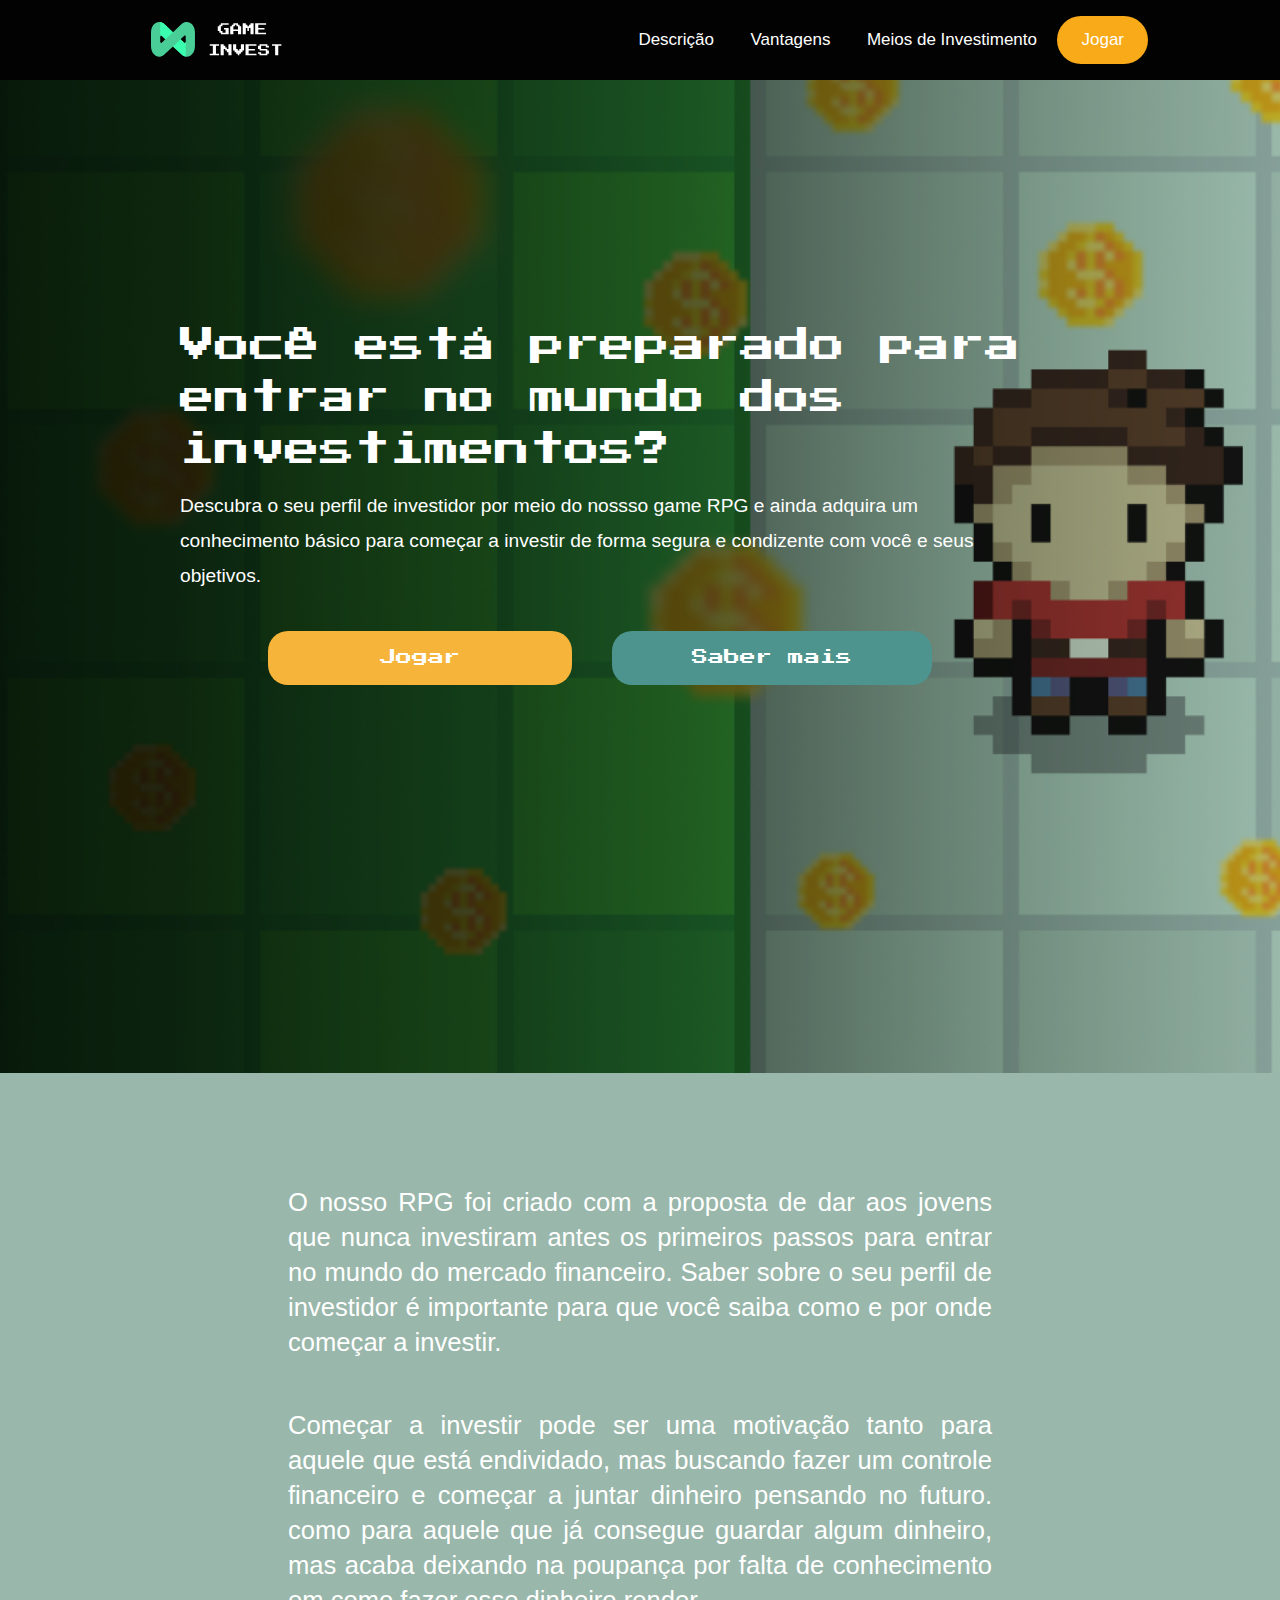
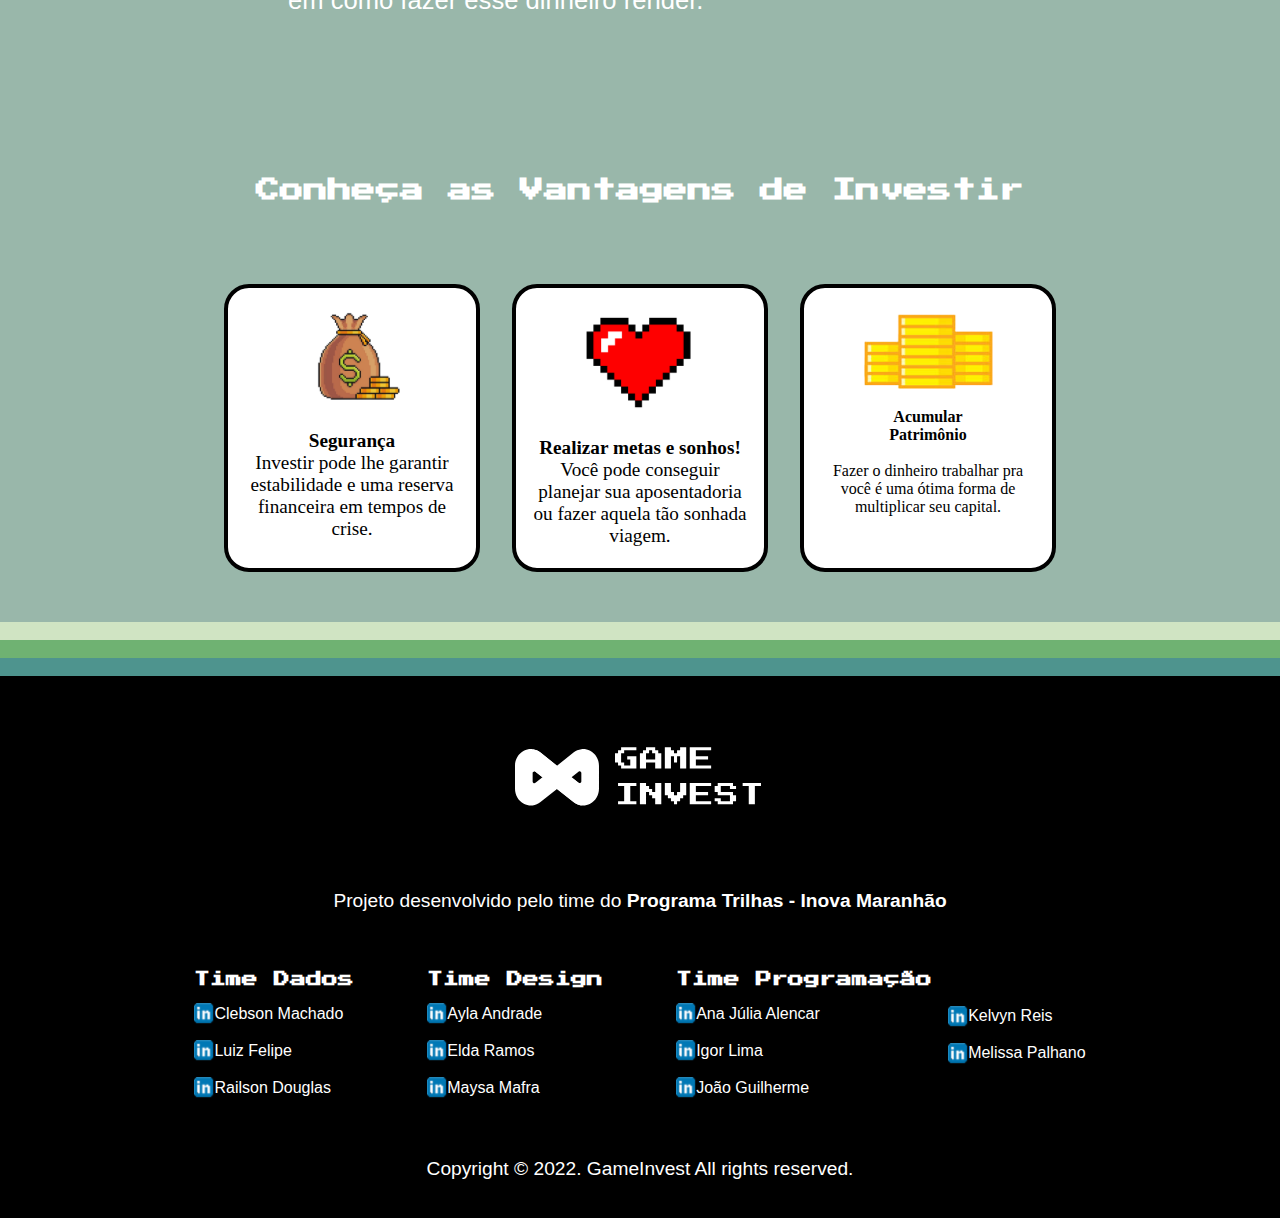
==== index.html @ b67ec701 "merge fix conflit" ====
<!DOCTYPE html>
<html lang="pt-br">

<head>
  <meta charset="UTF-8" />
  <meta http-equiv="X-UA-Compatible" content="IE=edge" />
  <meta name="viewport" content="width=device-width, initial-scale=1.0" />
  <title>Game Invest</title>
  <link rel="preconnect" href="https://fonts.googleapis.com" />
  <link rel="preconnect" href="https://fonts.gstatic.com" crossorigin />
  <link
    href="https://fonts.googleapis.com/css2?family=EB+Garamond:wght@400;500;700&family=Inter:wght@300;400;700;900&family=Libre+Baskerville:ital,wght@0,400;0,700;1,400&family=Press+Start+2P&display=swap"
    rel="stylesheet" />
  <link href="https://fonts.google.com/share?selection.family=Poppins:wght@400;500" rel="stylesheet">
  <!-- Css -->
  <link rel="stylesheet" href="./assets/index/css/join.css">
</head>

<body>
  <!-- Header -->
  <header class="main-header">
    <div class="header-main">
      <img src="./assets/index/img/header/logo.svg" />
      <nav class="header__nav">
        <ul class="nav-ul" id="nav-bar">
          <li><a href="#Descrição" class="nav-li">Descrição</a></li>
          <li><a href="#Vantagens" class="nav-li">Vantagens</a></li>
          <li><a href="#meios-investimento" class="nav-li">Meios de Investimento</a></li>
          <button class="botaoJogar"><a  href="#">Jogar</a></button>
        </ul>
      </nav>
      <button onclick="navbar()" class="header__Botao__Burguer" type="button" data-toggle="collapse">
        <img src="./assets/index/img/header/Group 57.png" alt="Burguer navegação">
      </button>
    </div>
  </header>
  <!-- Header -->


  <!-- Home -->
  <section id="home" alt="HomePage">
    <div class="container_home">
      <div class="home_texto">
        <h1 class="home_titulo">
          Você está preparado para<br> entrar no mundo dos<br> investimentos?
        </h1>
        <p class="home_descricao">Descubra o seu perfil de investidor por meio do nossso game RPG e ainda
          adquira um conhecimento básico para começar a investir de forma segura e condizente com você e seus objetivos.
        </p>
        <div class="button__container">
          <button><a class="button__index__jogar" href="#">Jogar</a></button>
          <button id="saber"><a class="button__index__saber" href="saiba-mais.html">Saber mais</a></button>
        </div>
      </div>
    </div>
  </section>
  <!-- Home -->


<!-- Explicação Do RPG -->
  <section class='explicandoRPG'>
    <div class="container_explicação_do_RPG">
      <div class="textoRpg1">
      <div class="texto1">
        <p>O nosso RPG foi criado com a proposta de dar aos jovens que nunca investiram antes os primeiros passos para
          entrar no mundo do mercado financeiro. Saber sobre o seu perfil de investidor é importante para que você saiba
          como e por onde começar a investir.</p>
      </div>
        <div class="texto2" <p>Começar a investir pode ser uma motivação tanto para aquele que está endividado, mas
          buscando fazer um controle financeiro e começar a juntar dinheiro pensando no futuro. como para aquele que já
          consegue guardar algum dinheiro, mas acaba deixando na poupança por falta de conhecimento em como fazer esse
          dinheiro render.</p>
          </div>
        </div>
      </div>
  </section>
  <!-- Explicação Do RPG -->

  <!-- Vantagens de Investir -->
  <section id='Vantagens' alt='Seção Vantagens'>
    <h2>Conheça as Vantagens de Investir</h2>
    <div class='container descricao'>
      <div class='flex-vantagens'>
        <div class='item-vantagens'>
          <img src='assets/index/img/vantagens-de-investir/bag.svg' alt=''>
          <p>
            <strong>Segurança</strong> <br />
            Investir pode lhe garantir estabilidade e uma reserva financeira em tempos de crise.
          </p>
        </div>
        <div class='item-vantagens'>
          <img src='assets/index/img/vantagens-de-investir/heart.svg'>
          <p>
            <strong>
              Realizar metas e sonhos!
            </strong> <br />
            Você pode conseguir planejar sua aposentadoria ou fazer aquela tão sonhada viagem.
          </p>
        </div>
        <div class='item-vantagens'>
          <img src='assets/index/img/vantagens-de-investir/moedas.svg'>
          <strong>
            Acumular <br> Patrimônio
          </strong> <br />
          Fazer o dinheiro trabalhar pra você é uma ótima forma de multiplicar seu capital.
          </p>
        </div>
      </div>
    </div>
  </section>
  <!-- Vantagens de Investir -->

  <!-- Footer -->
  <footer class="main-footer">
    <!-- Listras -->
    <img src='assets/index/img/footer/listras.svg' alt='' class='listras'>
    <div class='container footer'>
      <!-- Logo Game Invest -->
      <img src='assets/index/img/footer/logo.svg' alt='Logo' class="logo">
      <!-- Título do Footer -->
      <p class="titulo-footer">Projeto desenvolvido pelo time do <strong>Programa Trilhas - Inova
          Maranhão</strong></p>
      <div class='flex-footer'>
        <div class='item-footer'>
          <h4>Time Dados</h4>
          <a href=# class='link-footer'><img src='assets/index/img/footer/linkedin.svg'>Clebson Machado</a>
          <a href=# class='link-footer'><img src='assets/index/img/footer/linkedin.svg'>Luiz Felipe</a>
          <a href=# class='link-footer'><img src='assets/index/img/footer/linkedin.svg'>Railson Douglas</a>
        </div>
        <div class='item-footer'>
          <h4>Time Design</h4>
          <a href=# class='link-footer'><img src='assets/index/img/footer/linkedin.svg'>Ayla Andrade</a>
          <a href=# class='link-footer'><img src='assets/index/img/footer/linkedin.svg'>Elda Ramos</a>
          <a href=# class='link-footer'><img src='assets/index/img/footer/linkedin.svg'>Maysa Mafra</a>
        </div>
        <div class='item-footer'>
          <h4>Time Programação</h4>
          <a href=# class='link-footer'><img src='assets/index/img/footer/linkedin.svg'>Ana Júlia Alencar</a>
          <a href=# class='link-footer'><img src='assets/index/img/footer/linkedin.svg'>Igor Lima</a>
          <a href=# class='link-footer'><img src='assets/index/img/footer/linkedin.svg'>João Guilherme </a>
          <a href=# class='link-footer'><img src='assets/index/img/footer/linkedin.svg'>Kelvyn Reis</a>
          <a href=# class='link-footer'><img src='assets/index/img/footer/linkedin.svg'>Melissa Palhano</a>
        </div>
      </div>
      <p class="copyright">
        Copyright © 2022. GameInvest All rights reserved.
      </p>
    </div>
  </footer>
  <!-- Footer -->

  </main>
  <script src="./assets/index/js/main.js"></script>
</body>

</html>
---- assets/index/css/join.css ----
/* Estilo */
@import url("estilo/style.css");

/* Header */
@import url("header/header.css");

/* Home */
@import url("home/home.css");

/* Explicando RPG */
@import url("explicandoRPG/explicandoRPG.css");

/* Vantagens de Investir */
@import url("vantagens-de-investir/vantagens-de-investir.css");

/* Footer */
@import url("footer/footer.css");
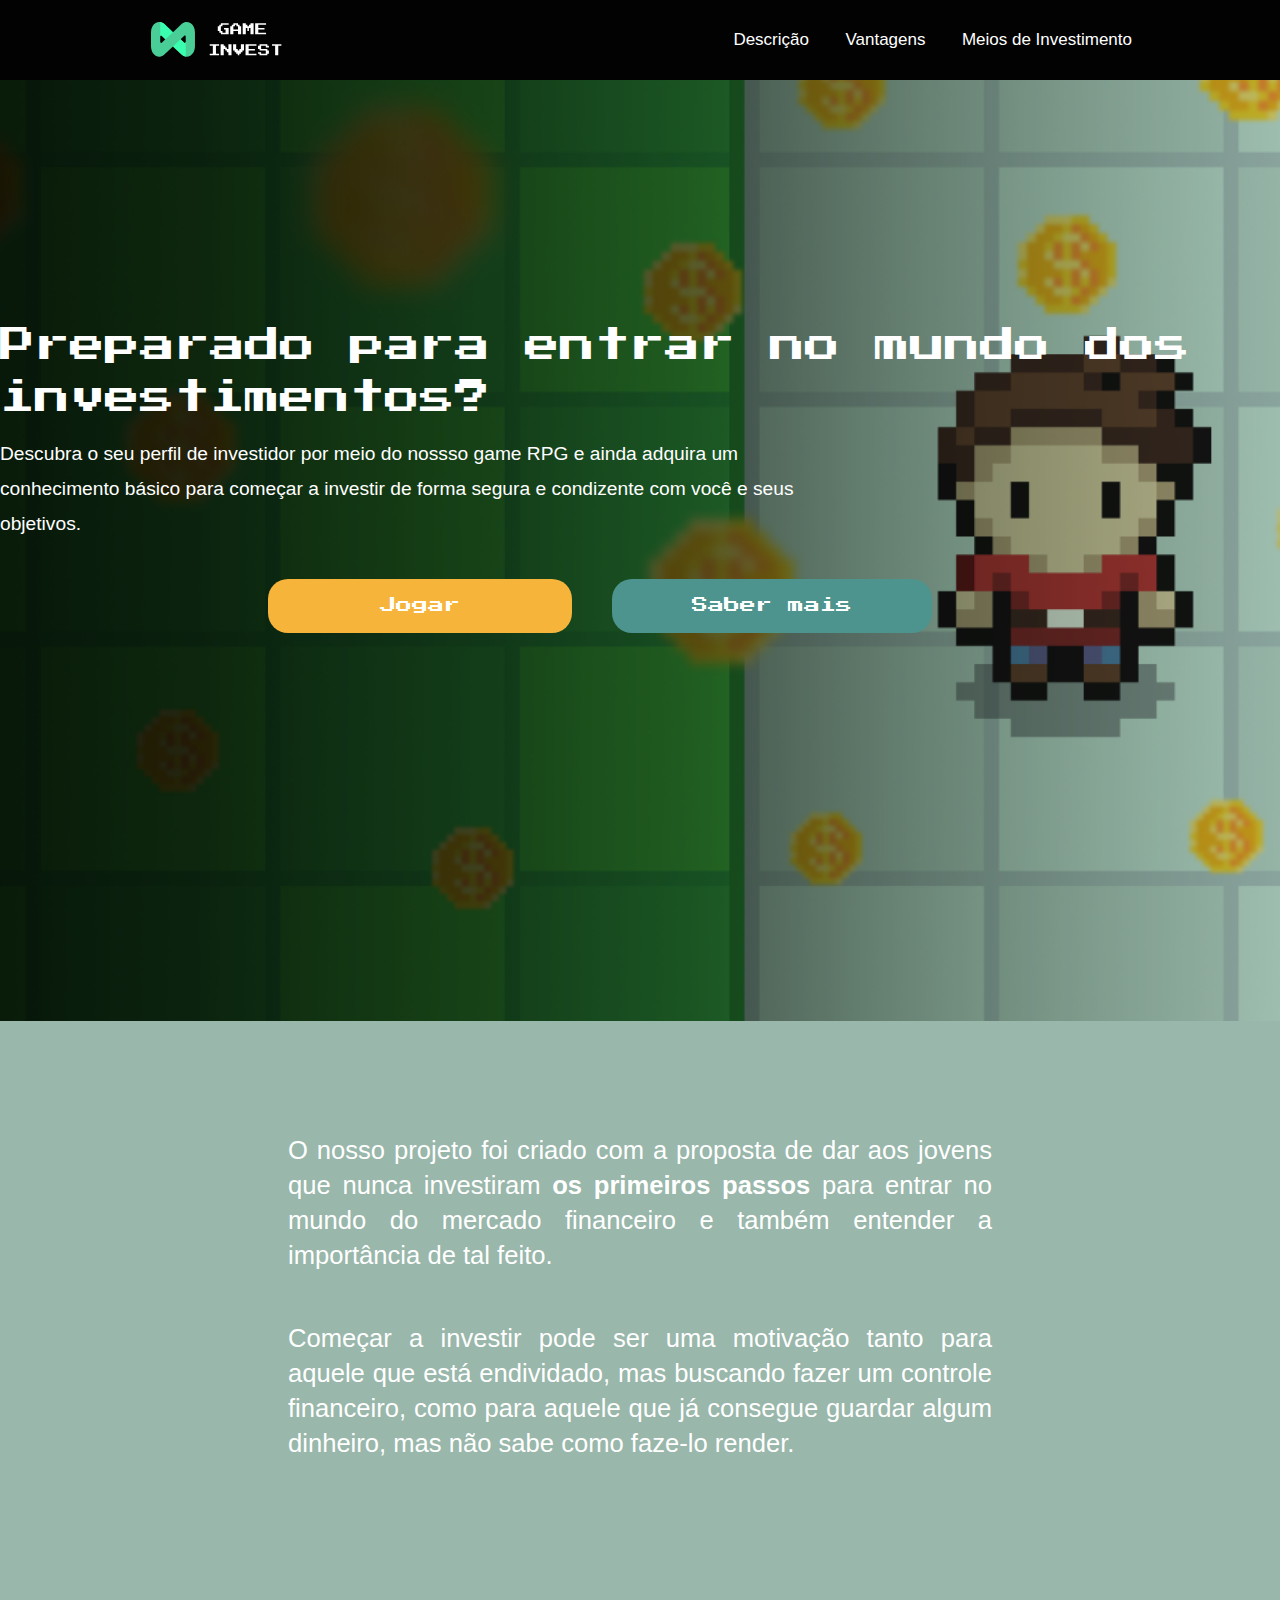
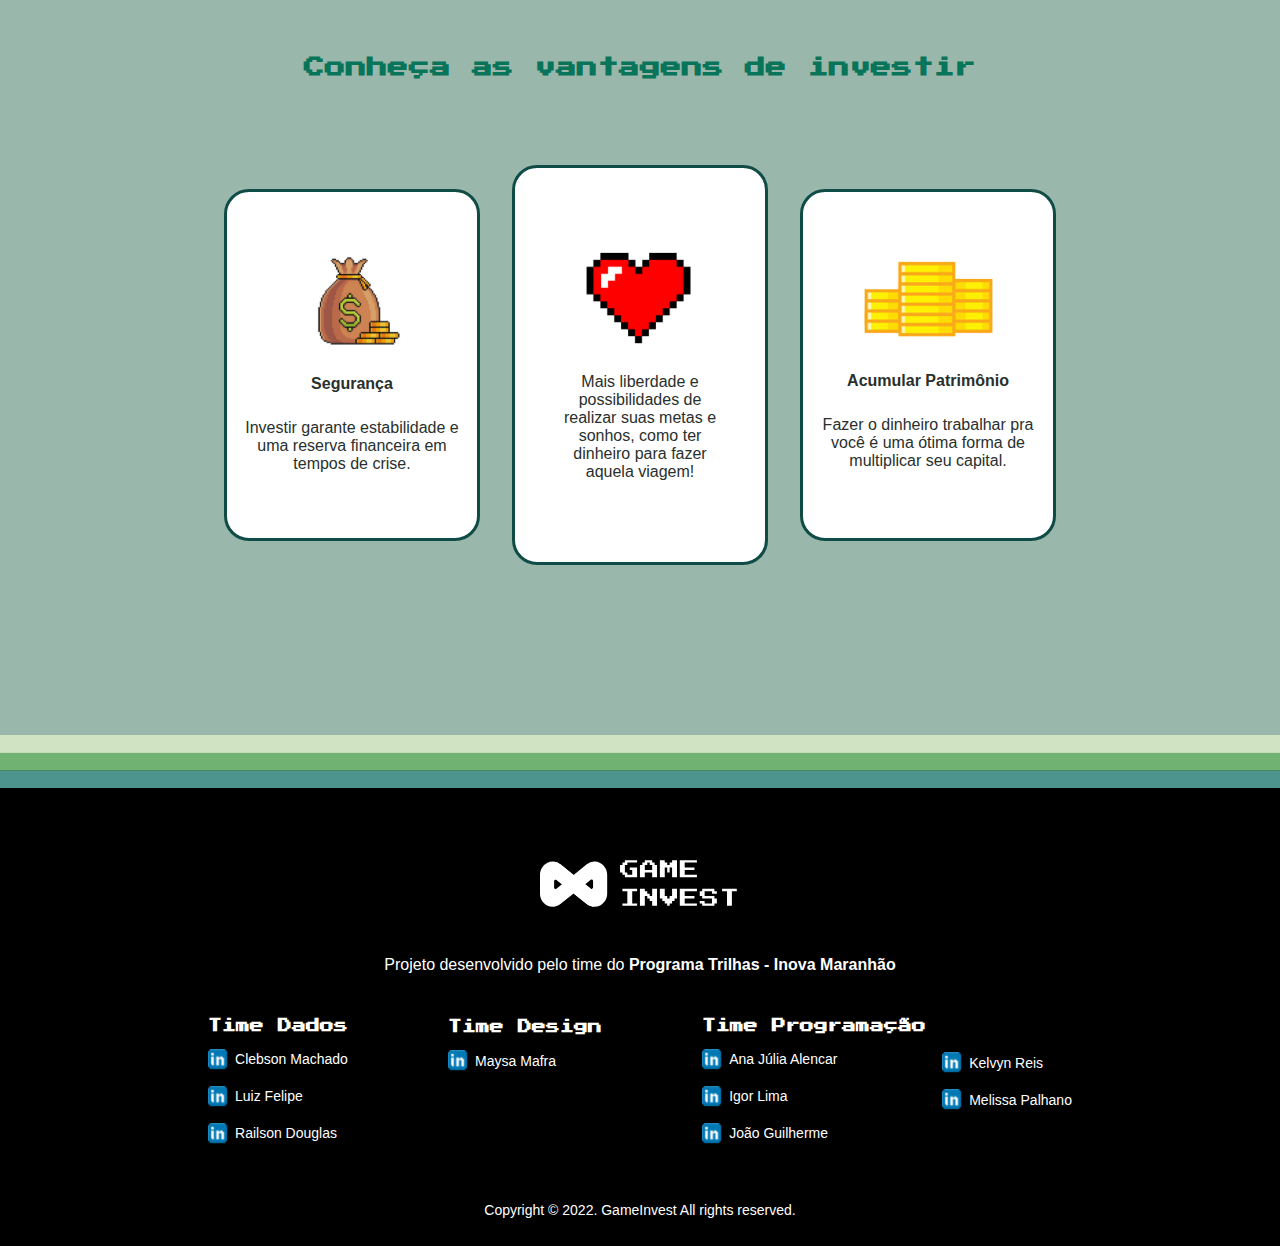
==== commit 5068533c: "Meios de investimentos" ====
--- a/index.html
+++ b/index.html
@@ -5,13 +5,14 @@
   <meta charset="UTF-8" />
   <meta http-equiv="X-UA-Compatible" content="IE=edge" />
   <meta name="viewport" content="width=device-width, initial-scale=1.0" />
-  <title>Game Invest</title>
+  
+  <title> Game Invest </title>
+  
   <link rel="preconnect" href="https://fonts.googleapis.com" />
   <link rel="preconnect" href="https://fonts.gstatic.com" crossorigin />
-  <link
-    href="https://fonts.googleapis.com/css2?family=EB+Garamond:wght@400;500;700&family=Inter:wght@300;400;700;900&family=Libre+Baskerville:ital,wght@0,400;0,700;1,400&family=Press+Start+2P&display=swap"
-    rel="stylesheet" />
+  <link href="https://fonts.googleapis.com/css2?family=EB+Garamond:wght@400;500;700&family=Inter:wght@300;400;700;900&family=Libre+Baskerville:ital,wght@0,400;0,700;1,400&family=Press+Start+2P&display=swap"rel="stylesheet" />
   <link href="https://fonts.google.com/share?selection.family=Poppins:wght@400;500" rel="stylesheet">
+  <link rel="icon" type="imagem/png" href="assets/favicon.ico" />
   <!-- Css -->
   <link rel="stylesheet" href="./assets/index/css/join.css">
 </head>
@@ -23,10 +24,10 @@
       <img src="./assets/index/img/header/logo.svg" />
       <nav class="header__nav">
         <ul class="nav-ul" id="nav-bar">
-          <li><a href="#Descrição" class="nav-li">Descrição</a></li>
+          <li><a href="#home" class="nav-li">Descrição</a></li>
           <li><a href="#Vantagens" class="nav-li">Vantagens</a></li>
           <li><a href="#meios-investimento" class="nav-li">Meios de Investimento</a></li>
-          <button class="botaoJogar"><a  href="#">Jogar</a></button>
+          <!-- <li class="botaoJogar"><a href="#">Jogar</a></li> -->
         </ul>
       </nav>
       <button onclick="navbar()" class="header__Botao__Burguer" type="button" data-toggle="collapse">
@@ -42,13 +43,13 @@
     <div class="container_home">
       <div class="home_texto">
         <h1 class="home_titulo">
-          Você está preparado para<br> entrar no mundo dos<br> investimentos?
+          Preparado para entrar no mundo dos investimentos?
         </h1>
         <p class="home_descricao">Descubra o seu perfil de investidor por meio do nossso game RPG e ainda
           adquira um conhecimento básico para começar a investir de forma segura e condizente com você e seus objetivos.
         </p>
         <div class="button__container">
-          <button><a class="button__index__jogar" href="#">Jogar</a></button>
+          <button><a class="button__index__jogar" href="phaser/index.html">Jogar</a></button>
           <button id="saber"><a class="button__index__saber" href="saiba-mais.html">Saber mais</a></button>
         </div>
       </div>
@@ -61,49 +62,41 @@
   <section class='explicandoRPG'>
     <div class="container_explicação_do_RPG">
       <div class="textoRpg1">
-      <div class="texto1">
-        <p>O nosso RPG foi criado com a proposta de dar aos jovens que nunca investiram antes os primeiros passos para
-          entrar no mundo do mercado financeiro. Saber sobre o seu perfil de investidor é importante para que você saiba
-          como e por onde começar a investir.</p>
-      </div>
-        <div class="texto2" <p>Começar a investir pode ser uma motivação tanto para aquele que está endividado, mas
-          buscando fazer um controle financeiro e começar a juntar dinheiro pensando no futuro. como para aquele que já
-          consegue guardar algum dinheiro, mas acaba deixando na poupança por falta de conhecimento em como fazer esse
-          dinheiro render.</p>
+        <div class="texto1">
+          <p class="explicandoTexto" data-anime="right">O nosso projeto foi criado com a proposta de dar aos jovens que nunca investiram <b>os primeiros passos</b> para
+            entrar no mundo do mercado financeiro e também entender a importância de tal feito.</p>
+        </div>
+          <div class="texto2" 
+            <p data-anime="right">Começar a investir pode ser uma motivação tanto para aquele que está endividado, mas
+            buscando fazer um controle financeiro, como para aquele que já consegue guardar algum dinheiro, mas não 
+            sabe como faze-lo render.</p>
           </div>
-        </div>
       </div>
   </section>
   <!-- Explicação Do RPG -->
 
   <!-- Vantagens de Investir -->
   <section id='Vantagens' alt='Seção Vantagens'>
-    <h2>Conheça as Vantagens de Investir</h2>
+    <h2 data-anime="left">Conheça as vantagens de investir</h2>
+    
     <div class='container descricao'>
       <div class='flex-vantagens'>
-        <div class='item-vantagens'>
+        <div class='item-vantagens' data-anime="left">
           <img src='assets/index/img/vantagens-de-investir/bag.svg' alt=''>
+          <p><strong>Segurança</strong> <br /></p>
+          <p> Investir garante estabilidade e uma reserva financeira em tempos de crise. </p>
+        </div>
+        <div class='item-vantagens' data-anime="fade">
+          <img src='assets/index/img/vantagens-de-investir/heart.svg'>
           <p>
-            <strong>Segurança</strong> <br />
-            Investir pode lhe garantir estabilidade e uma reserva financeira em tempos de crise.
+            <!-- <strong> Qualidade de vida </strong> <br /> -->
+            Mais liberdade e possibilidades de realizar suas metas e sonhos, como ter dinheiro para fazer aquela viagem!
           </p>
         </div>
-        <div class='item-vantagens'>
-          <img src='assets/index/img/vantagens-de-investir/heart.svg'>
-          <p>
-            <strong>
-              Realizar metas e sonhos!
-            </strong> <br />
-            Você pode conseguir planejar sua aposentadoria ou fazer aquela tão sonhada viagem.
-          </p>
-        </div>
-        <div class='item-vantagens'>
+        <div class='item-vantagens' data-anime="right">
           <img src='assets/index/img/vantagens-de-investir/moedas.svg'>
-          <strong>
-            Acumular <br> Patrimônio
-          </strong> <br />
-          Fazer o dinheiro trabalhar pra você é uma ótima forma de multiplicar seu capital.
-          </p>
+          <p><strong> Acumular Patrimônio </strong>
+          <p> Fazer o dinheiro trabalhar pra você é uma ótima forma de multiplicar seu capital. </p>
         </div>
       </div>
     </div>
@@ -118,28 +111,27 @@
       <!-- Logo Game Invest -->
       <img src='assets/index/img/footer/logo.svg' alt='Logo' class="logo">
       <!-- Título do Footer -->
-      <p class="titulo-footer">Projeto desenvolvido pelo time do <strong>Programa Trilhas - Inova
-          Maranhão</strong></p>
+      <p class="titulo-footer">Projeto desenvolvido pelo time do <strong>Programa Trilhas - Inova Maranhão</strong></p>
       <div class='flex-footer'>
         <div class='item-footer'>
           <h4>Time Dados</h4>
-          <a href=# class='link-footer'><img src='assets/index/img/footer/linkedin.svg'>Clebson Machado</a>
-          <a href=# class='link-footer'><img src='assets/index/img/footer/linkedin.svg'>Luiz Felipe</a>
-          <a href=# class='link-footer'><img src='assets/index/img/footer/linkedin.svg'>Railson Douglas</a>
+          <a href="#" class='link-footer'><img src='assets/index/img/footer/linkedin.svg'>Clebson Machado</a>
+          <a href="https://www.linkedin.com/in/felipeecp/" class='link-footer'><img src='assets/index/img/footer/linkedin.svg'>Luiz Felipe</a>
+          <a href="https://www.linkedin.com/in/railsondoglas" class='link-footer'><img src='assets/index/img/footer/linkedin.svg'>Railson Douglas</a>
         </div>
         <div class='item-footer'>
           <h4>Time Design</h4>
-          <a href=# class='link-footer'><img src='assets/index/img/footer/linkedin.svg'>Ayla Andrade</a>
-          <a href=# class='link-footer'><img src='assets/index/img/footer/linkedin.svg'>Elda Ramos</a>
-          <a href=# class='link-footer'><img src='assets/index/img/footer/linkedin.svg'>Maysa Mafra</a>
+          <!-- <a href="#" class='link-footer'><img src='assets/index/img/footer/linkedin.svg'>Ayla Andrade</a>
+          <a href="#" class='link-footer'><img src='assets/index/img/footer/linkedin.svg'>Elda Ramos</a> -->
+          <a href="https://www.linkedin.com/in/maysa-mafra-7a33bb146" class='link-footer'><img src='assets/index/img/footer/linkedin.svg'>Maysa Mafra</a>
         </div>
         <div class='item-footer'>
           <h4>Time Programação</h4>
-          <a href=# class='link-footer'><img src='assets/index/img/footer/linkedin.svg'>Ana Júlia Alencar</a>
-          <a href=# class='link-footer'><img src='assets/index/img/footer/linkedin.svg'>Igor Lima</a>
-          <a href=# class='link-footer'><img src='assets/index/img/footer/linkedin.svg'>João Guilherme </a>
-          <a href=# class='link-footer'><img src='assets/index/img/footer/linkedin.svg'>Kelvyn Reis</a>
-          <a href=# class='link-footer'><img src='assets/index/img/footer/linkedin.svg'>Melissa Palhano</a>
+          <a href="https://www.linkedin.com/in/ana-j%C3%BAlia-alencar/" class='link-footer'><img src='assets/index/img/footer/linkedin.svg'>Ana Júlia Alencar</a>
+          <a href="https://www.linkedin.com/in/igor-lima-pereira-577872186" class='link-footer'><img src='assets/index/img/footer/linkedin.svg'>Igor Lima</a>
+          <a href="https://www.linkedin.com/in/joao-guilherme-garcia-castro" class='link-footer'><img src='assets/index/img/footer/linkedin.svg'>João Guilherme </a>
+          <a href="https://www.linkedin.com/in/kelvynreis/" class='link-footer'><img src='assets/index/img/footer/linkedin.svg'>Kelvyn Reis</a>
+          <a href="https://www.linkedin.com/in/melpalhano/" class='link-footer'><img src='assets/index/img/footer/linkedin.svg'>Melissa Palhano</a>
         </div>
       </div>
       <p class="copyright">
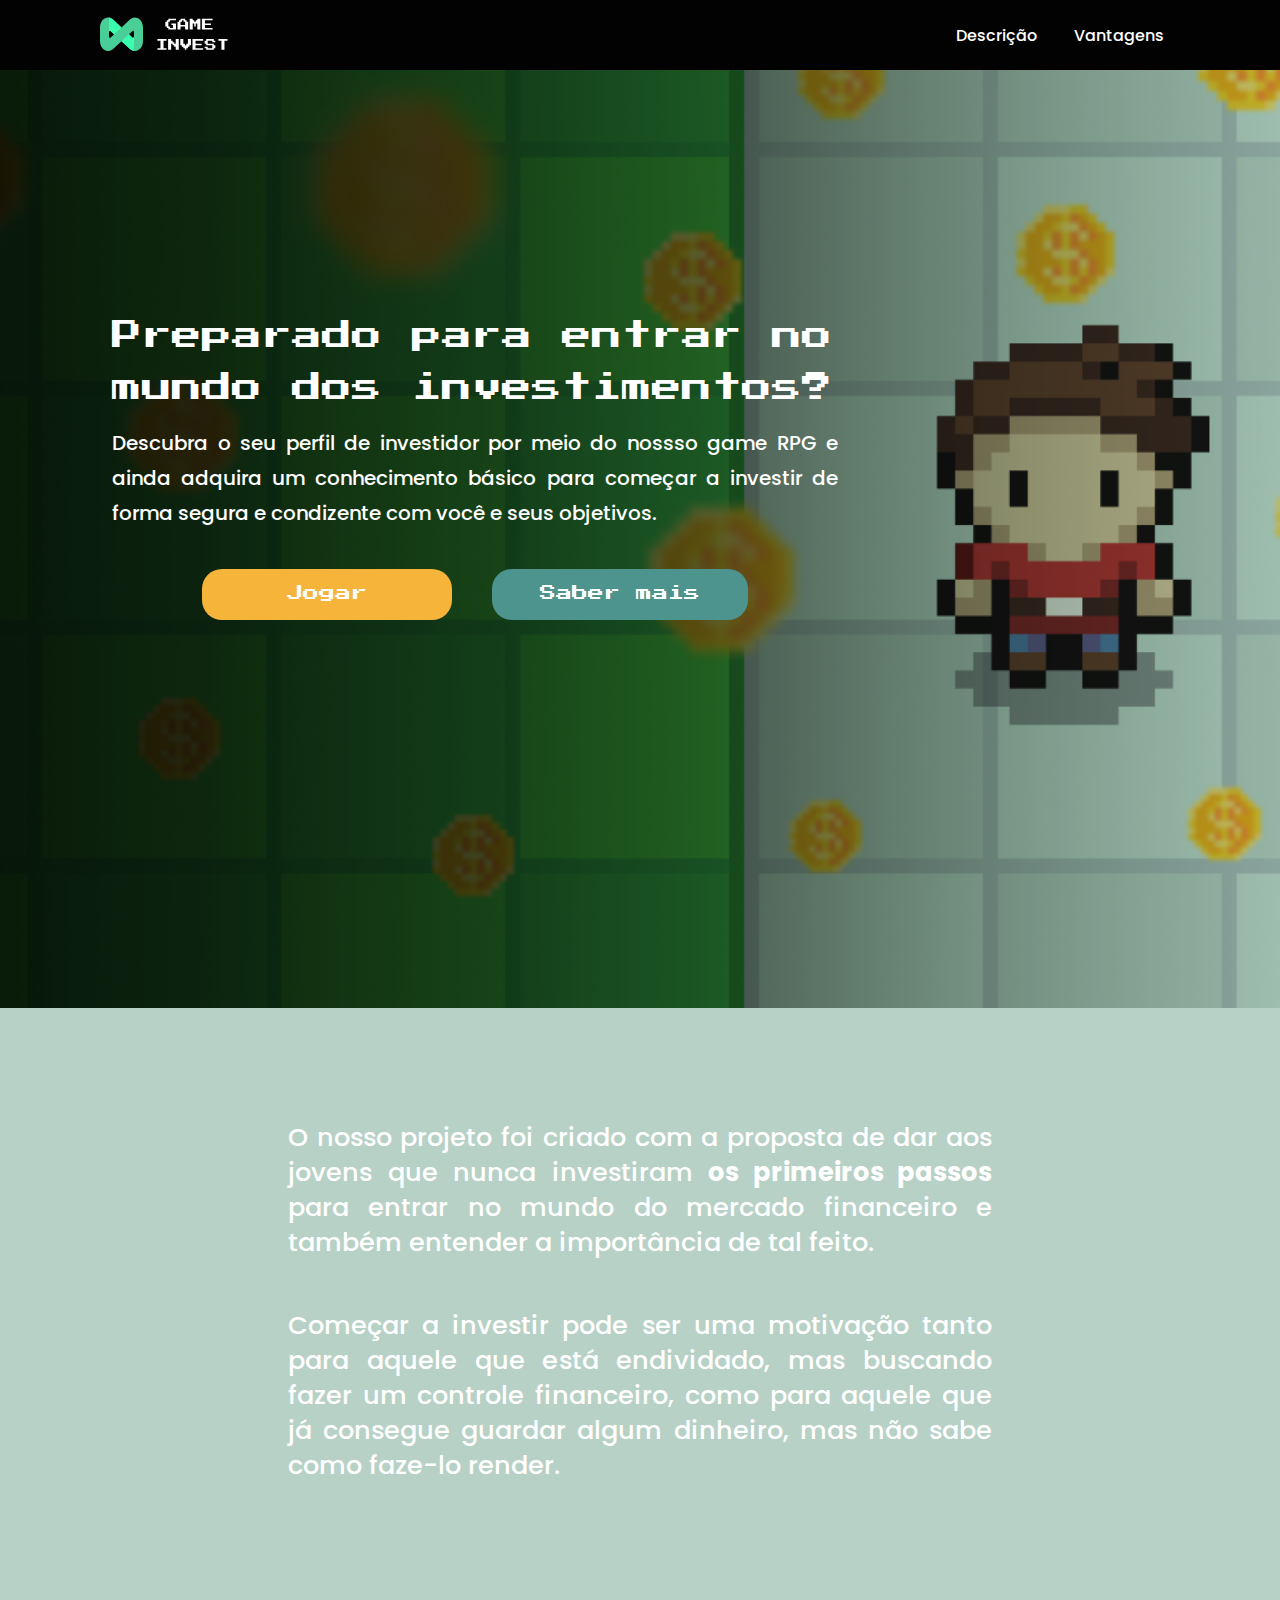
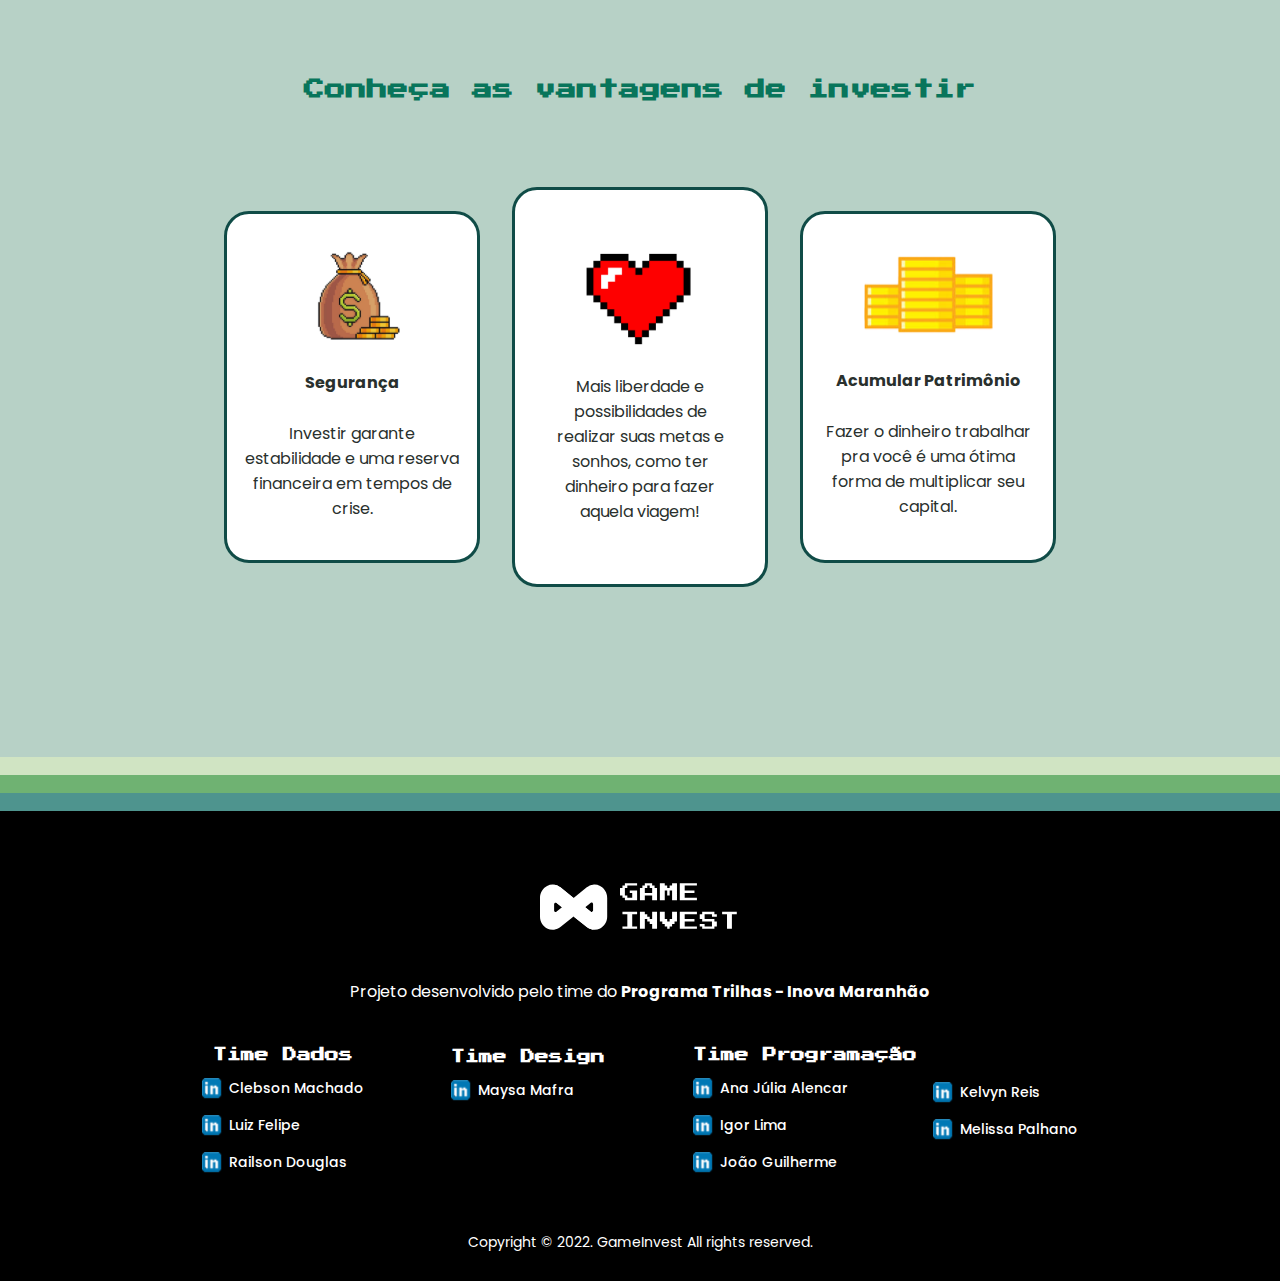
==== commit fe9841b3: "Ajustes header + footer + seção como investir" ====
--- a/index.html
+++ b/index.html
@@ -11,7 +11,7 @@
   <link rel="preconnect" href="https://fonts.googleapis.com" />
   <link rel="preconnect" href="https://fonts.gstatic.com" crossorigin />
   <link href="https://fonts.googleapis.com/css2?family=EB+Garamond:wght@400;500;700&family=Inter:wght@300;400;700;900&family=Libre+Baskerville:ital,wght@0,400;0,700;1,400&family=Press+Start+2P&display=swap"rel="stylesheet" />
-  <link href="https://fonts.google.com/share?selection.family=Poppins:wght@400;500" rel="stylesheet">
+  <link href="https://fonts.google.com/share?selection.family=Poppins:wght@500" rel="stylesheet"/>
   <link rel="icon" type="imagem/png" href="assets/favicon.ico" />
   <!-- Css -->
   <link rel="stylesheet" href="./assets/index/css/join.css">
@@ -24,9 +24,9 @@
       <img src="./assets/index/img/header/logo.svg" />
       <nav class="header__nav">
         <ul class="nav-ul" id="nav-bar">
-          <li><a href="#home" class="nav-li">Descrição</a></li>
+          <li><a href="#descricao" class="nav-li">Descrição</a></li>
           <li><a href="#Vantagens" class="nav-li">Vantagens</a></li>
-          <li><a href="#meios-investimento" class="nav-li">Meios de Investimento</a></li>
+          <!-- <li><a href="#meios-investimento" class="nav-li">Meios de Investimento</a></li> -->
           <!-- <li class="botaoJogar"><a href="#">Jogar</a></li> -->
         </ul>
       </nav>
@@ -59,7 +59,7 @@
 
 
 <!-- Explicação Do RPG -->
-  <section class='explicandoRPG'>
+  <section id="descricao" class='explicandoRPG'>
     <div class="container_explicação_do_RPG">
       <div class="textoRpg1">
         <div class="texto1">
--- a/assets/index/css/join.css
+++ b/assets/index/css/join.css
@@ -1,5 +1,7 @@
 /* Estilo */
 @import url("estilo/style.css");
+@import url("variaveis.css");
+
 
 /* Header */
 @import url("header/header.css");
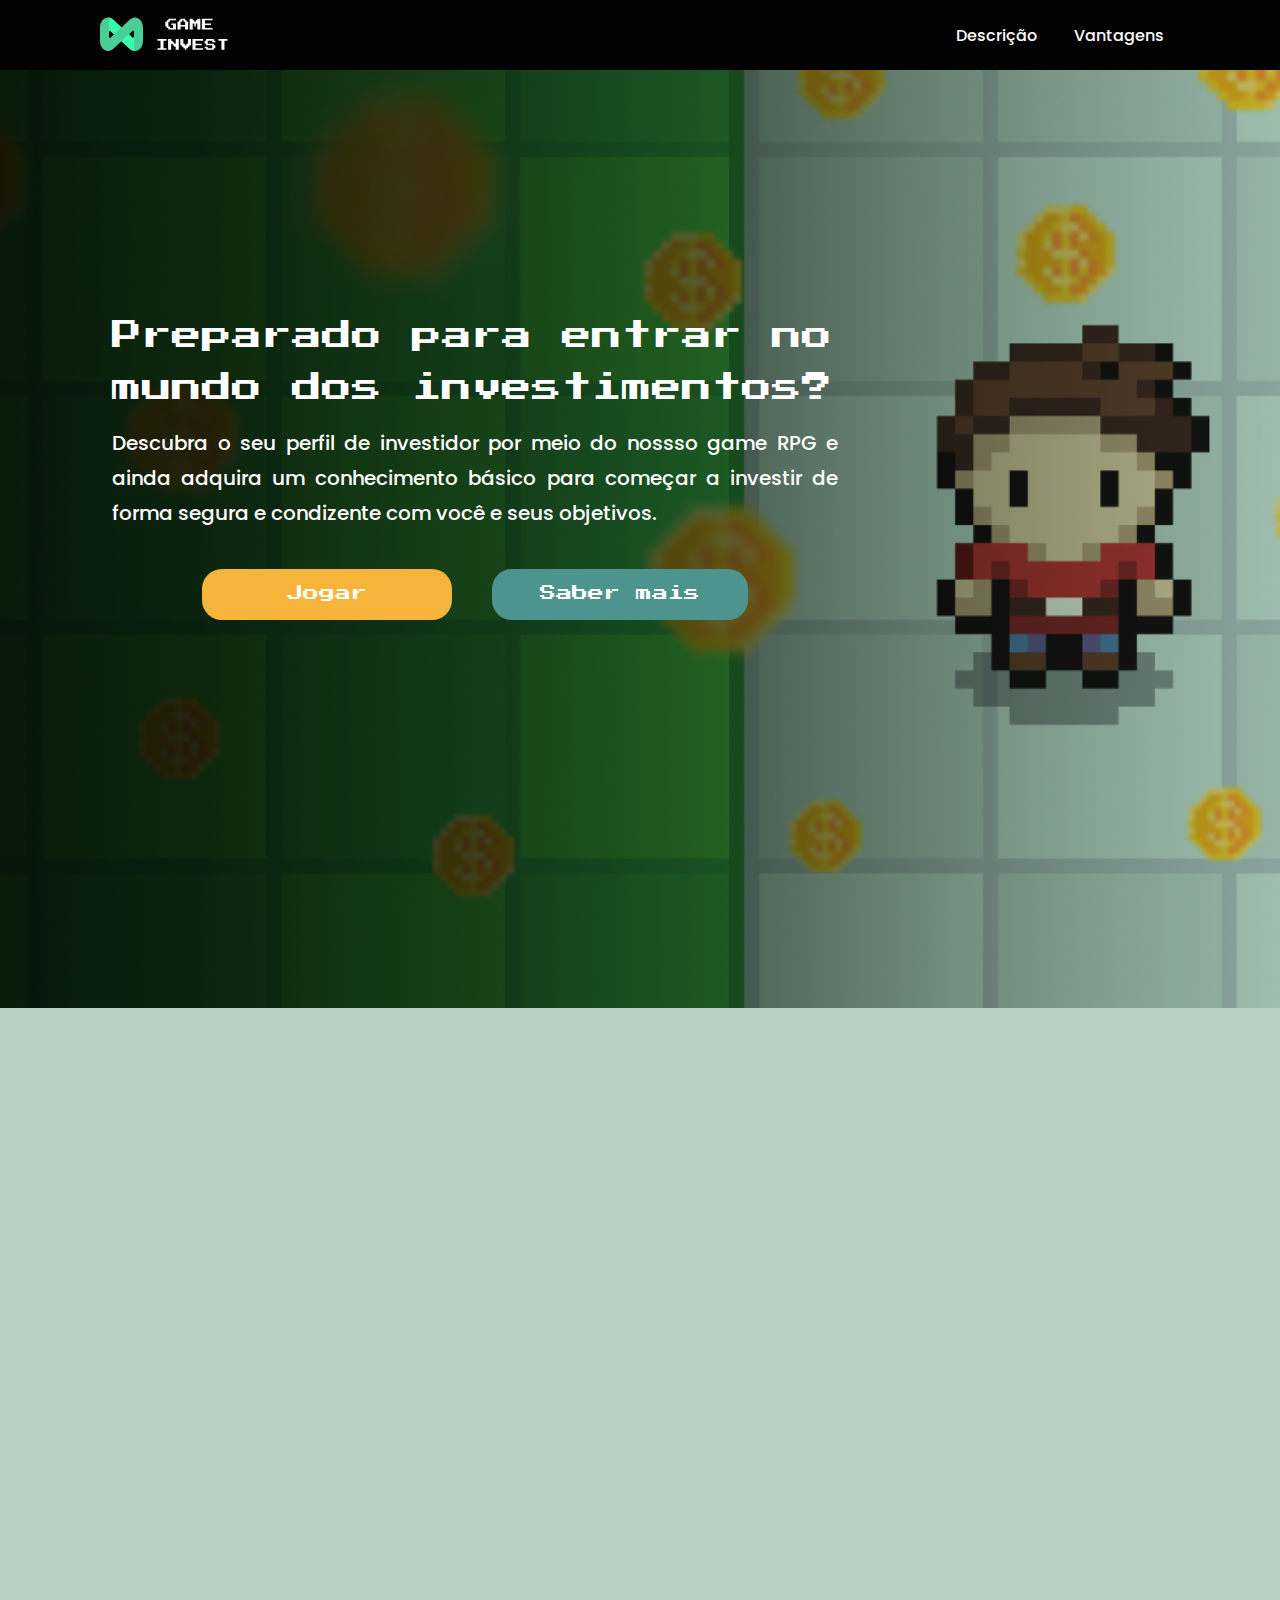
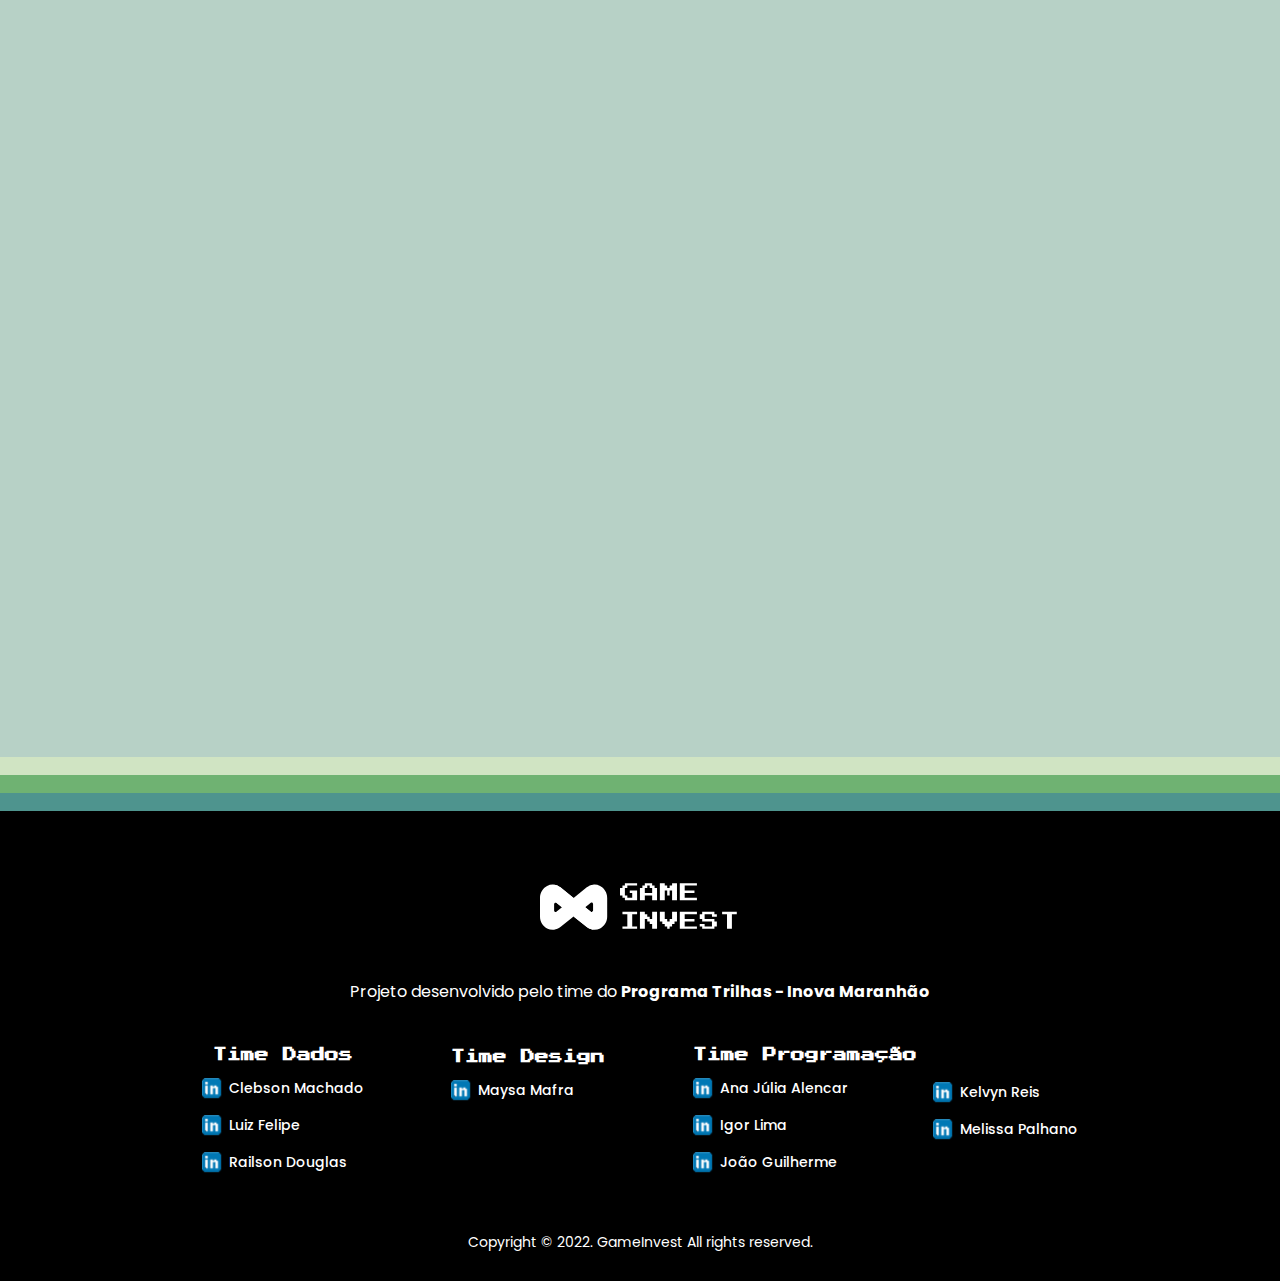
==== commit ad87470e: "Scroll: animação página index" ====
--- a/index.html
+++ b/index.html
@@ -143,6 +143,8 @@
 
   </main>
   <script src="./assets/index/js/main.js"></script>
+  <script src="./assets/index/js/scroll.js"></script>
+
 </body>
 
 </html>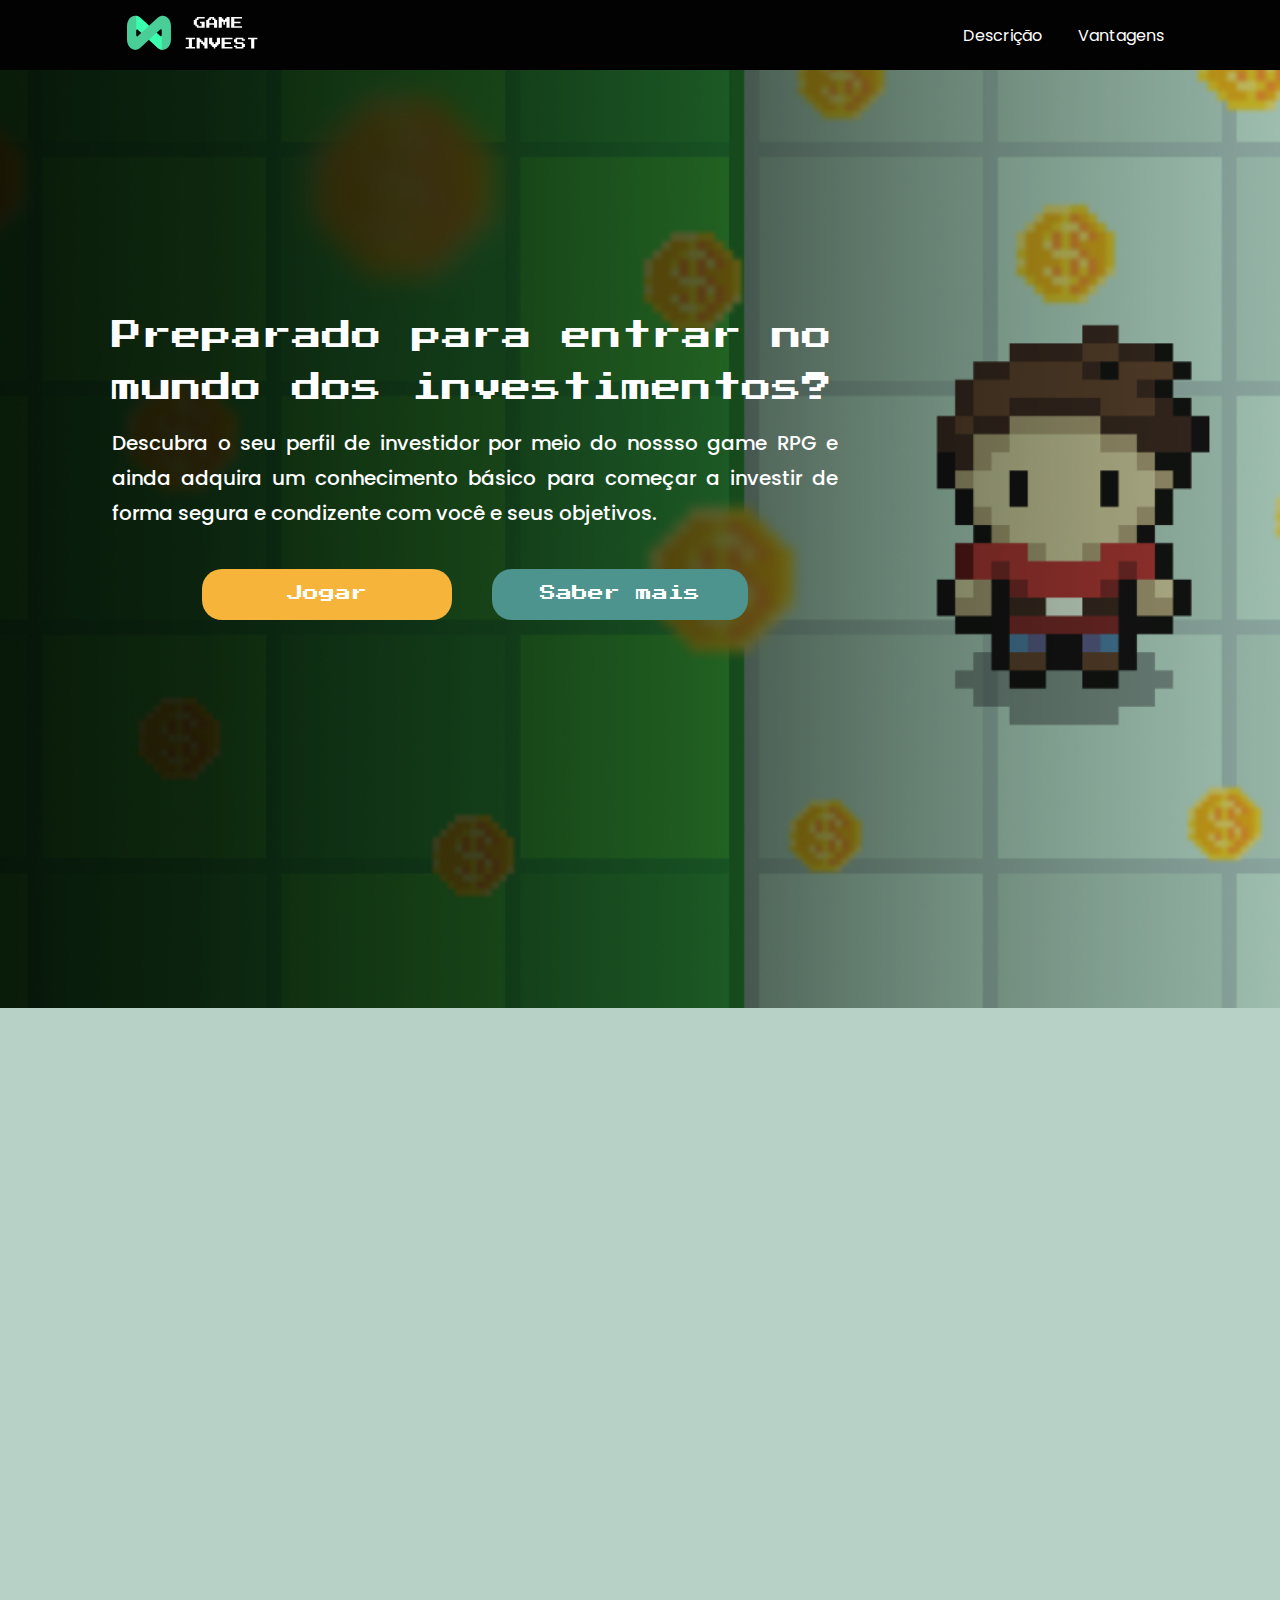
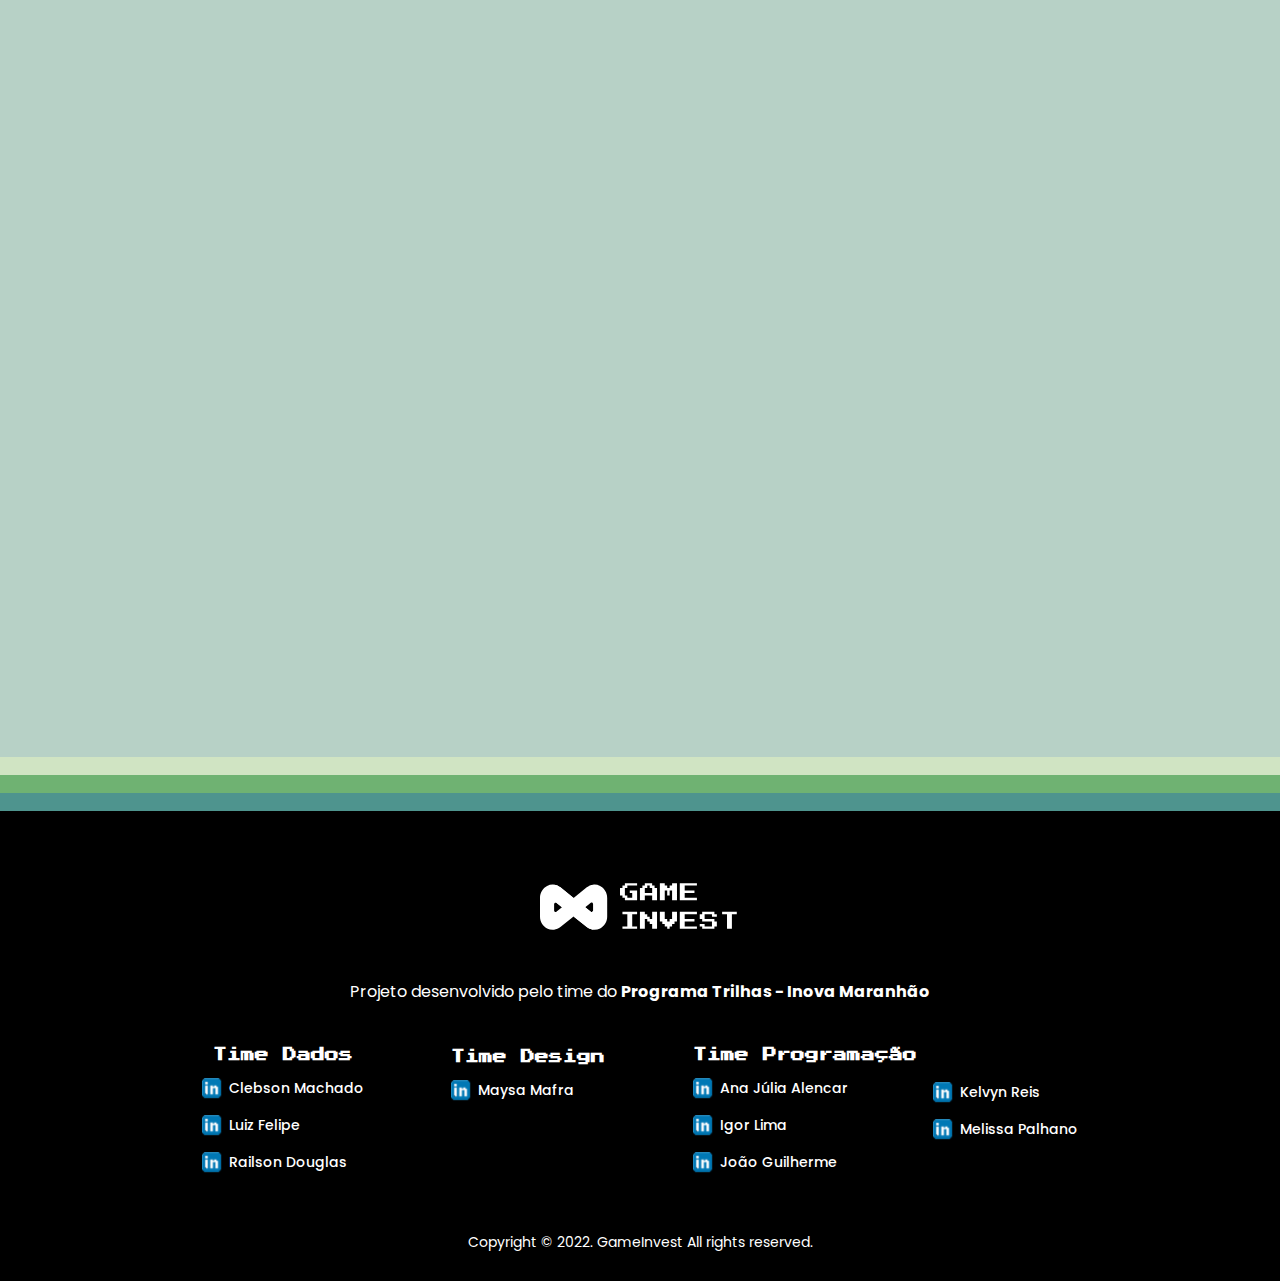
==== commit a80085d1: "Redimensionando elementos" ====
--- a/index.html
+++ b/index.html
@@ -21,17 +21,18 @@
   <!-- Header -->
   <header class="main-header">
     <div class="header-main">
-      <img src="./assets/index/img/header/logo.svg" />
+      <a href="index.html">
+        <img id="logo" src="./assets/saiba-mais/img/header/logo.svg" />
+      </a>
       <nav class="header__nav">
         <ul class="nav-ul" id="nav-bar">
           <li><a href="#descricao" class="nav-li">Descrição</a></li>
           <li><a href="#Vantagens" class="nav-li">Vantagens</a></li>
-          <!-- <li><a href="#meios-investimento" class="nav-li">Meios de Investimento</a></li> -->
-          <!-- <li class="botaoJogar"><a href="#">Jogar</a></li> -->
+
         </ul>
       </nav>
-      <button onclick="navbar()" class="header__Botao__Burguer" type="button" data-toggle="collapse">
-        <img src="./assets/index/img/header/Group 57.png" alt="Burguer navegação">
+      <button onclick="navbar()"  class="header__Botao__Burguer" type="button" data-toggle="collapse">
+        <img src="./assets/saiba-mais/img/header/Group 57.png" alt="Burguer navegação">
       </button>
     </div>
   </header>
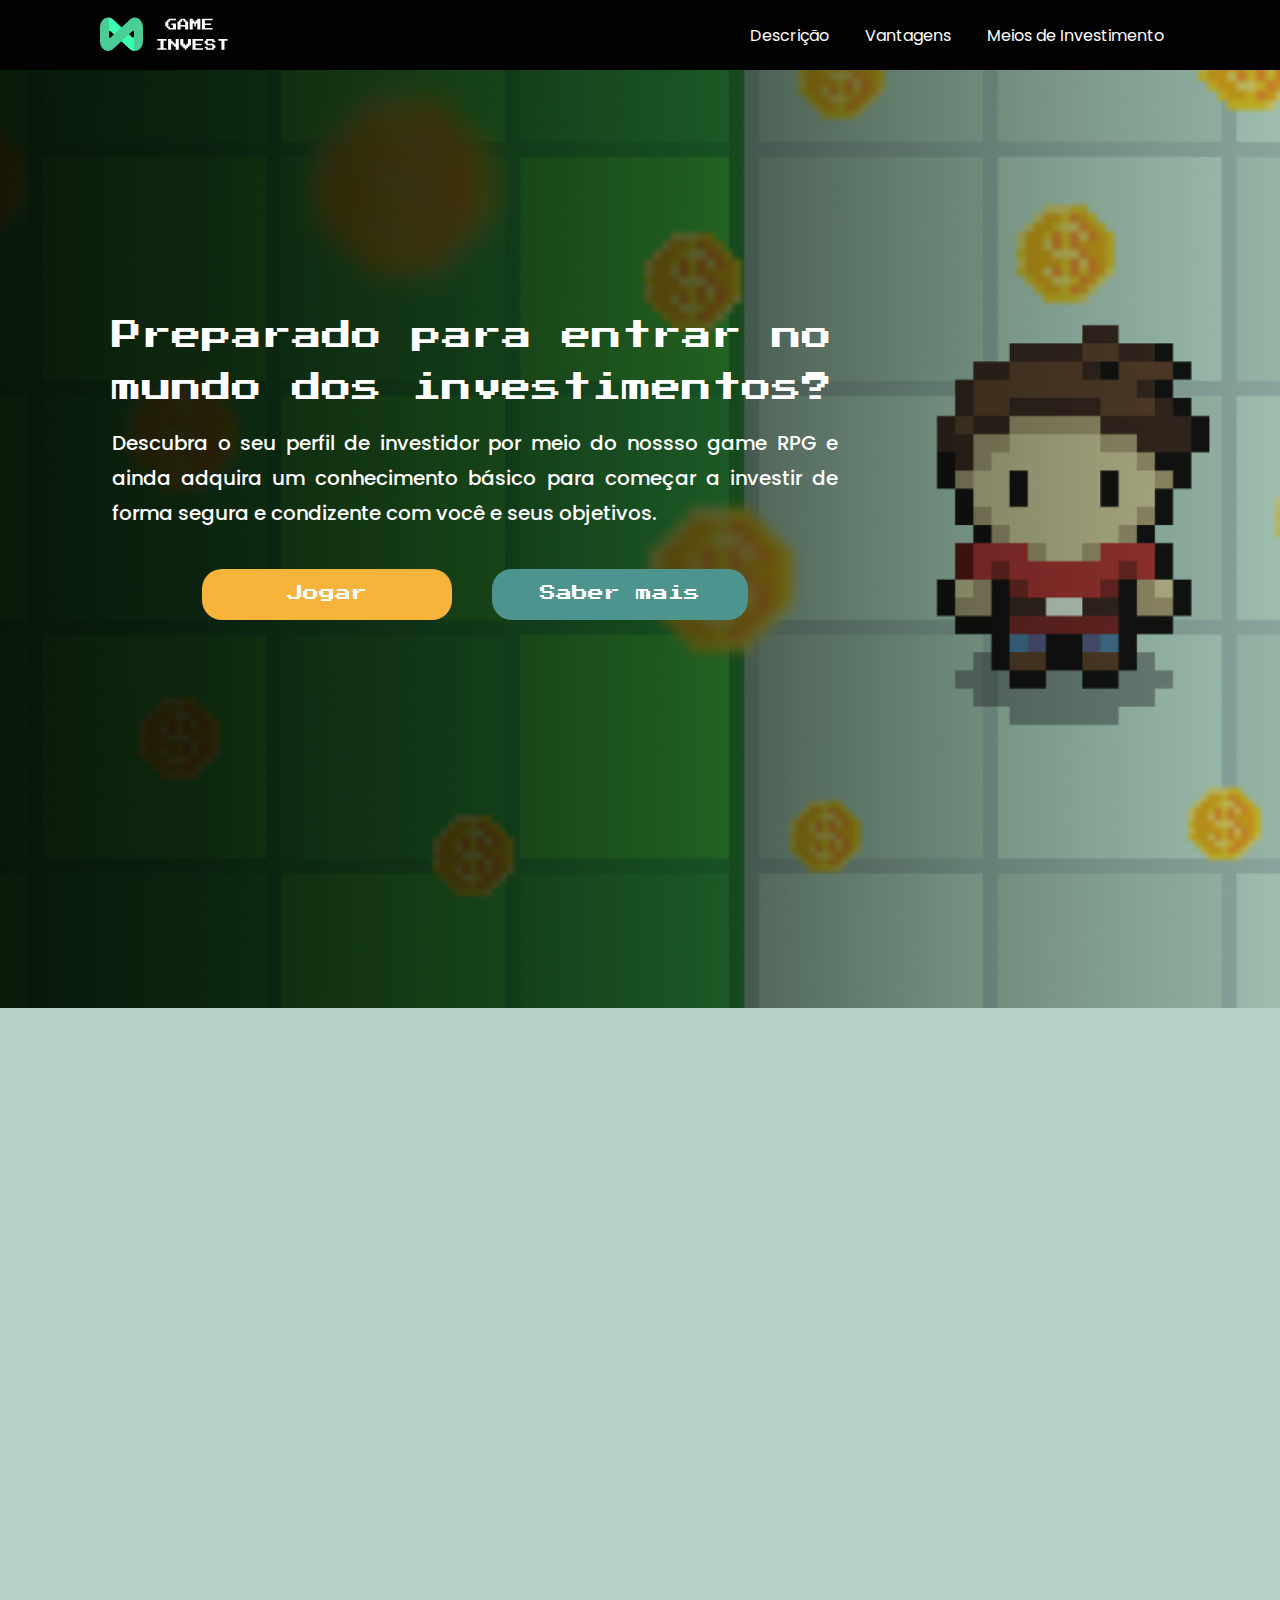
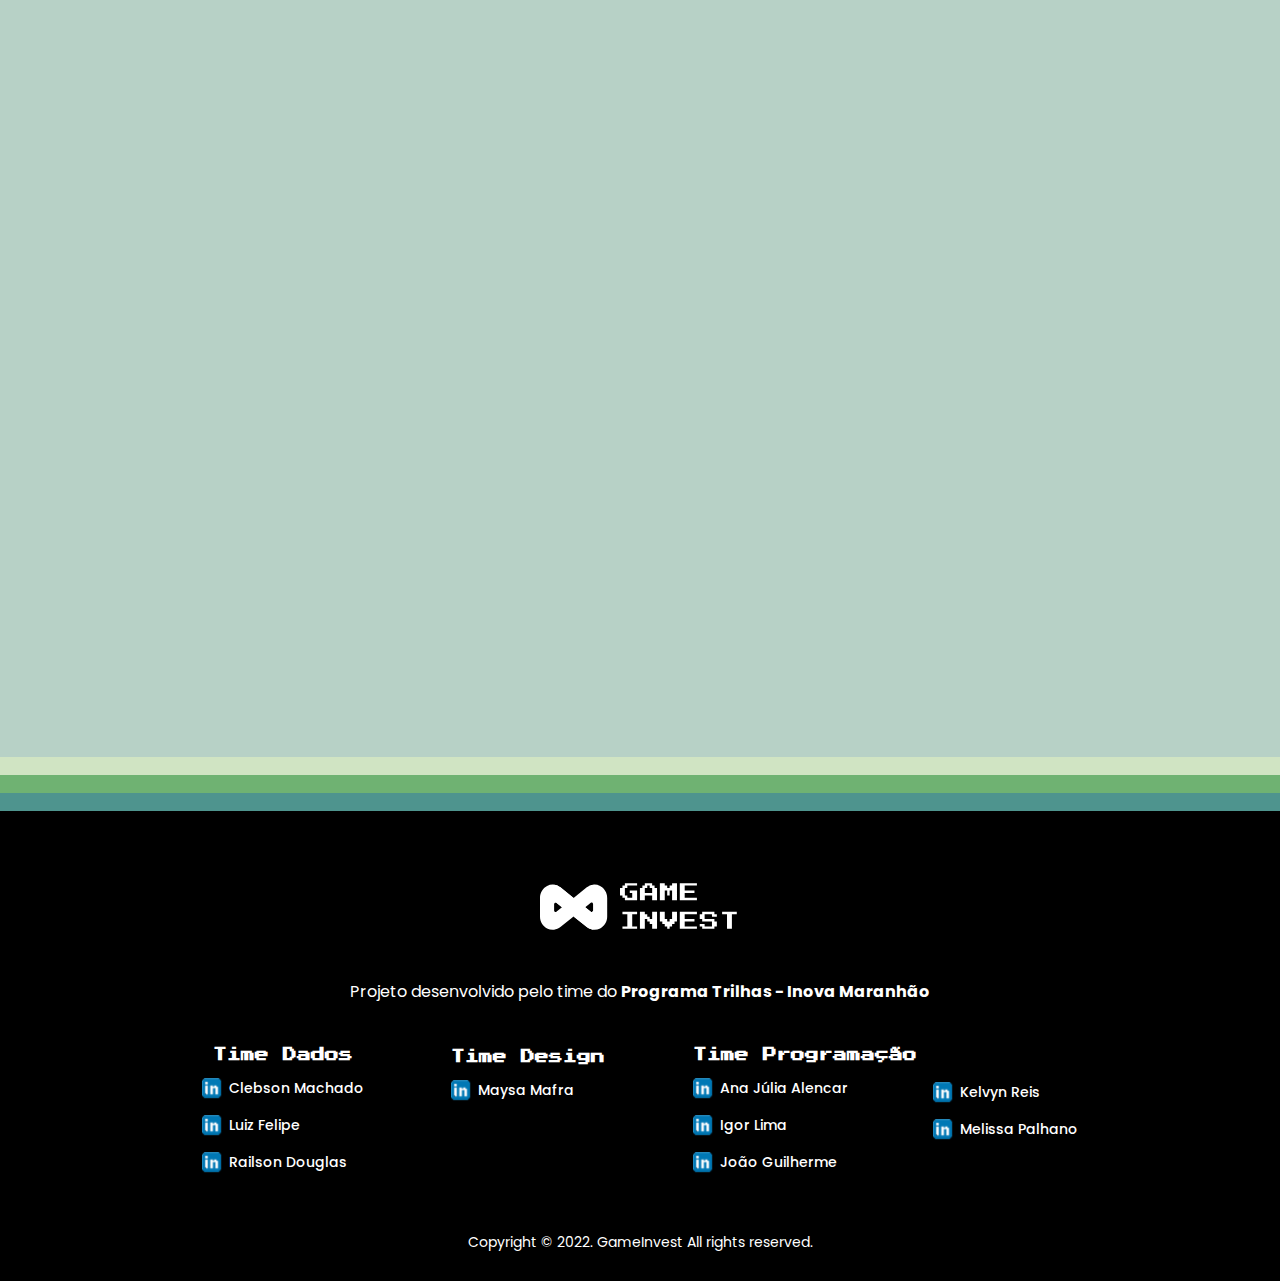
==== commit 9443e7ad: "ajuste scrool horizontal" ====
--- a/index.html
+++ b/index.html
@@ -11,7 +11,7 @@
   <link rel="preconnect" href="https://fonts.googleapis.com" />
   <link rel="preconnect" href="https://fonts.gstatic.com" crossorigin />
   <link href="https://fonts.googleapis.com/css2?family=EB+Garamond:wght@400;500;700&family=Inter:wght@300;400;700;900&family=Libre+Baskerville:ital,wght@0,400;0,700;1,400&family=Press+Start+2P&display=swap"rel="stylesheet" />
-  <link href="https://fonts.google.com/share?selection.family=Poppins:wght@500" rel="stylesheet"/>
+  <link href="https://fonts.google.com/share?selection.family=Poppins:wght@400;500" rel="stylesheet">
   <link rel="icon" type="imagem/png" href="assets/favicon.ico" />
   <!-- Css -->
   <link rel="stylesheet" href="./assets/index/css/join.css">
@@ -21,18 +21,17 @@
   <!-- Header -->
   <header class="main-header">
     <div class="header-main">
-      <a href="index.html">
-        <img id="logo" src="./assets/saiba-mais/img/header/logo.svg" />
-      </a>
+      <img src="./assets/index/img/header/logo.svg" />
       <nav class="header__nav">
         <ul class="nav-ul" id="nav-bar">
-          <li><a href="#descricao" class="nav-li">Descrição</a></li>
+          <li><a href="#home" class="nav-li">Descrição</a></li>
           <li><a href="#Vantagens" class="nav-li">Vantagens</a></li>
-
+          <li><a href="#meios-investimento" class="nav-li">Meios de Investimento</a></li>
+          <!-- <li class="botaoJogar"><a href="#">Jogar</a></li> -->
         </ul>
       </nav>
-      <button onclick="navbar()"  class="header__Botao__Burguer" type="button" data-toggle="collapse">
-        <img src="./assets/saiba-mais/img/header/Group 57.png" alt="Burguer navegação">
+      <button onclick="navbar()" class="header__Botao__Burguer" type="button" data-toggle="collapse">
+        <img src="./assets/index/img/header/Group 57.png" alt="Burguer navegação">
       </button>
     </div>
   </header>
@@ -60,7 +59,7 @@
 
 
 <!-- Explicação Do RPG -->
-  <section id="descricao" class='explicandoRPG'>
+  <section class='explicandoRPG'>
     <div class="container_explicação_do_RPG">
       <div class="textoRpg1">
         <div class="texto1">
@@ -80,7 +79,7 @@
   <section id='Vantagens' alt='Seção Vantagens'>
     <h2 data-anime="left">Conheça as vantagens de investir</h2>
     
-    <div class='container descricao'>
+    <div class='descricao'>
       <div class='flex-vantagens'>
         <div class='item-vantagens' data-anime="left">
           <img src='assets/index/img/vantagens-de-investir/bag.svg' alt=''>
@@ -144,8 +143,6 @@
 
   </main>
   <script src="./assets/index/js/main.js"></script>
-  <script src="./assets/index/js/scroll.js"></script>
-
 </body>
 
 </html>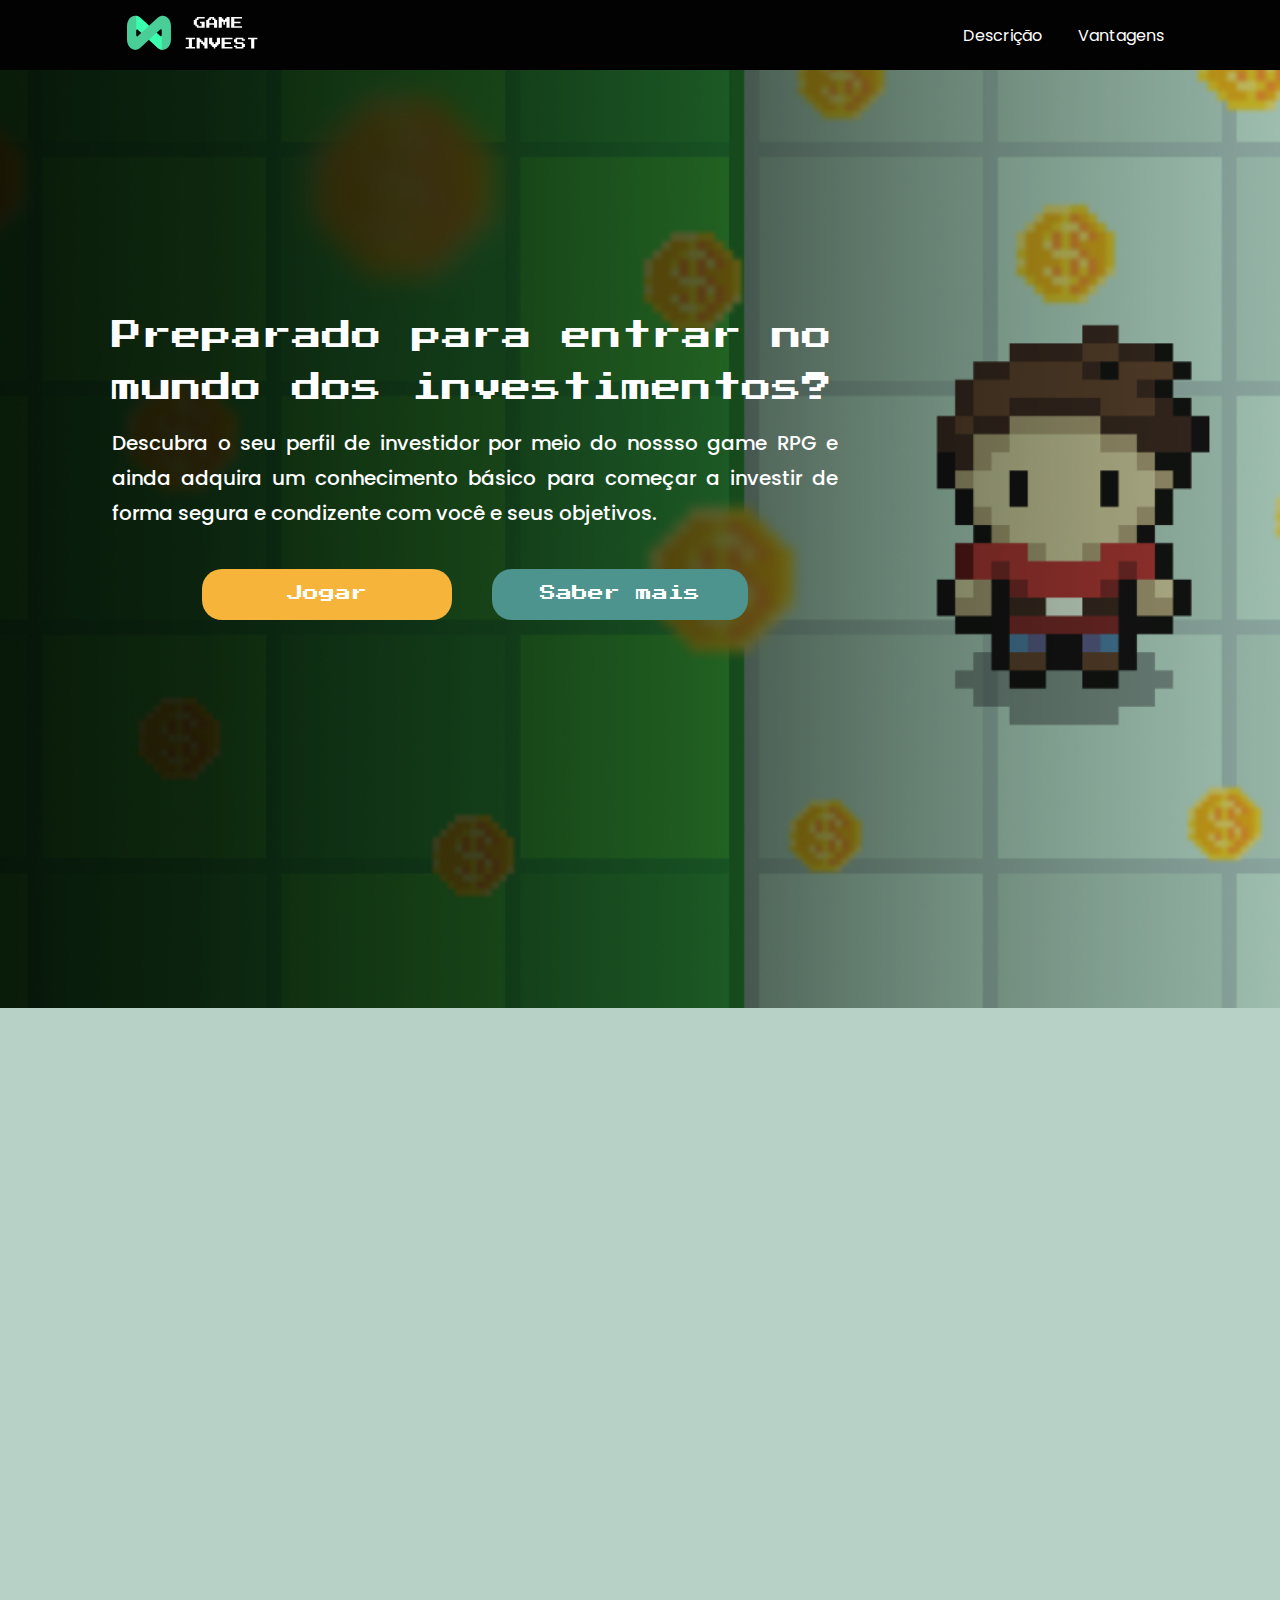
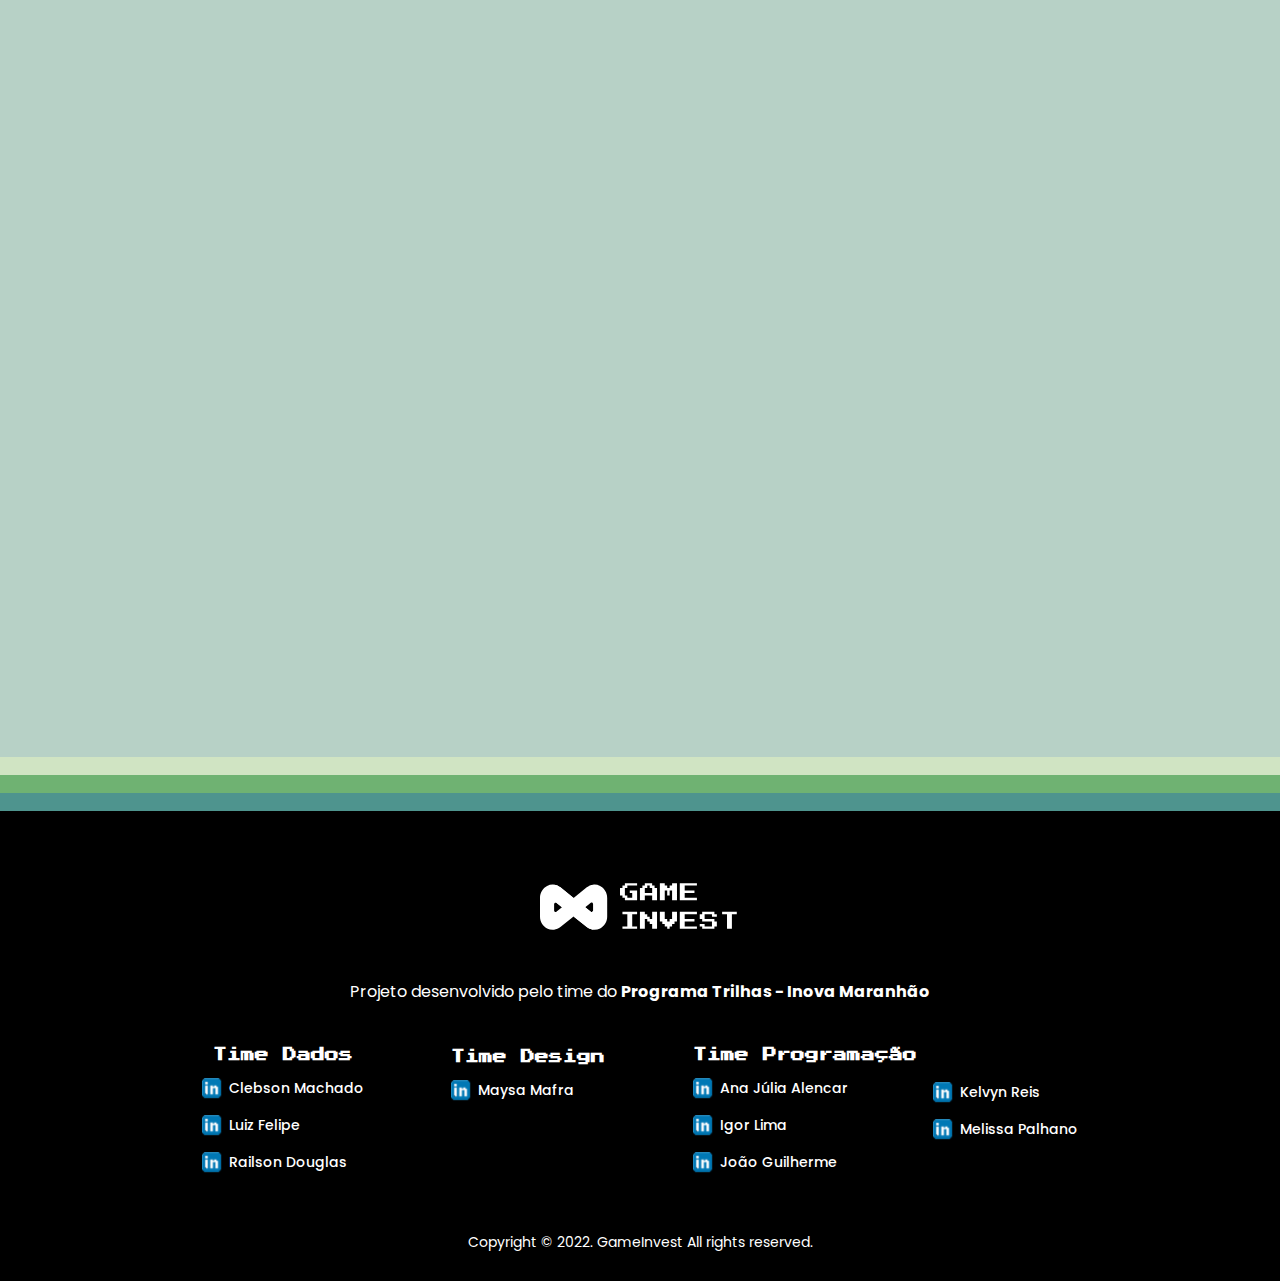
==== commit bf437cfd: "update git branch main" ====
--- a/index.html
+++ b/index.html
@@ -11,7 +11,7 @@
   <link rel="preconnect" href="https://fonts.googleapis.com" />
   <link rel="preconnect" href="https://fonts.gstatic.com" crossorigin />
   <link href="https://fonts.googleapis.com/css2?family=EB+Garamond:wght@400;500;700&family=Inter:wght@300;400;700;900&family=Libre+Baskerville:ital,wght@0,400;0,700;1,400&family=Press+Start+2P&display=swap"rel="stylesheet" />
-  <link href="https://fonts.google.com/share?selection.family=Poppins:wght@400;500" rel="stylesheet">
+  <link href="https://fonts.google.com/share?selection.family=Poppins:wght@500" rel="stylesheet"/>
   <link rel="icon" type="imagem/png" href="assets/favicon.ico" />
   <!-- Css -->
   <link rel="stylesheet" href="./assets/index/css/join.css">
@@ -21,17 +21,18 @@
   <!-- Header -->
   <header class="main-header">
     <div class="header-main">
-      <img src="./assets/index/img/header/logo.svg" />
+      <a href="index.html">
+        <img id="logo" src="./assets/saiba-mais/img/header/logo.svg" />
+      </a>
       <nav class="header__nav">
         <ul class="nav-ul" id="nav-bar">
-          <li><a href="#home" class="nav-li">Descrição</a></li>
+          <li><a href="#descricao" class="nav-li">Descrição</a></li>
           <li><a href="#Vantagens" class="nav-li">Vantagens</a></li>
-          <li><a href="#meios-investimento" class="nav-li">Meios de Investimento</a></li>
-          <!-- <li class="botaoJogar"><a href="#">Jogar</a></li> -->
+
         </ul>
       </nav>
-      <button onclick="navbar()" class="header__Botao__Burguer" type="button" data-toggle="collapse">
-        <img src="./assets/index/img/header/Group 57.png" alt="Burguer navegação">
+      <button onclick="navbar()"  class="header__Botao__Burguer" type="button" data-toggle="collapse">
+        <img src="./assets/saiba-mais/img/header/Group 57.png" alt="Burguer navegação">
       </button>
     </div>
   </header>
@@ -59,7 +60,7 @@
 
 
 <!-- Explicação Do RPG -->
-  <section class='explicandoRPG'>
+  <section id="descricao" class='explicandoRPG'>
     <div class="container_explicação_do_RPG">
       <div class="textoRpg1">
         <div class="texto1">
@@ -143,6 +144,8 @@
 
   </main>
   <script src="./assets/index/js/main.js"></script>
+  <script src="./assets/index/js/scroll.js"></script>
+
 </body>
 
 </html>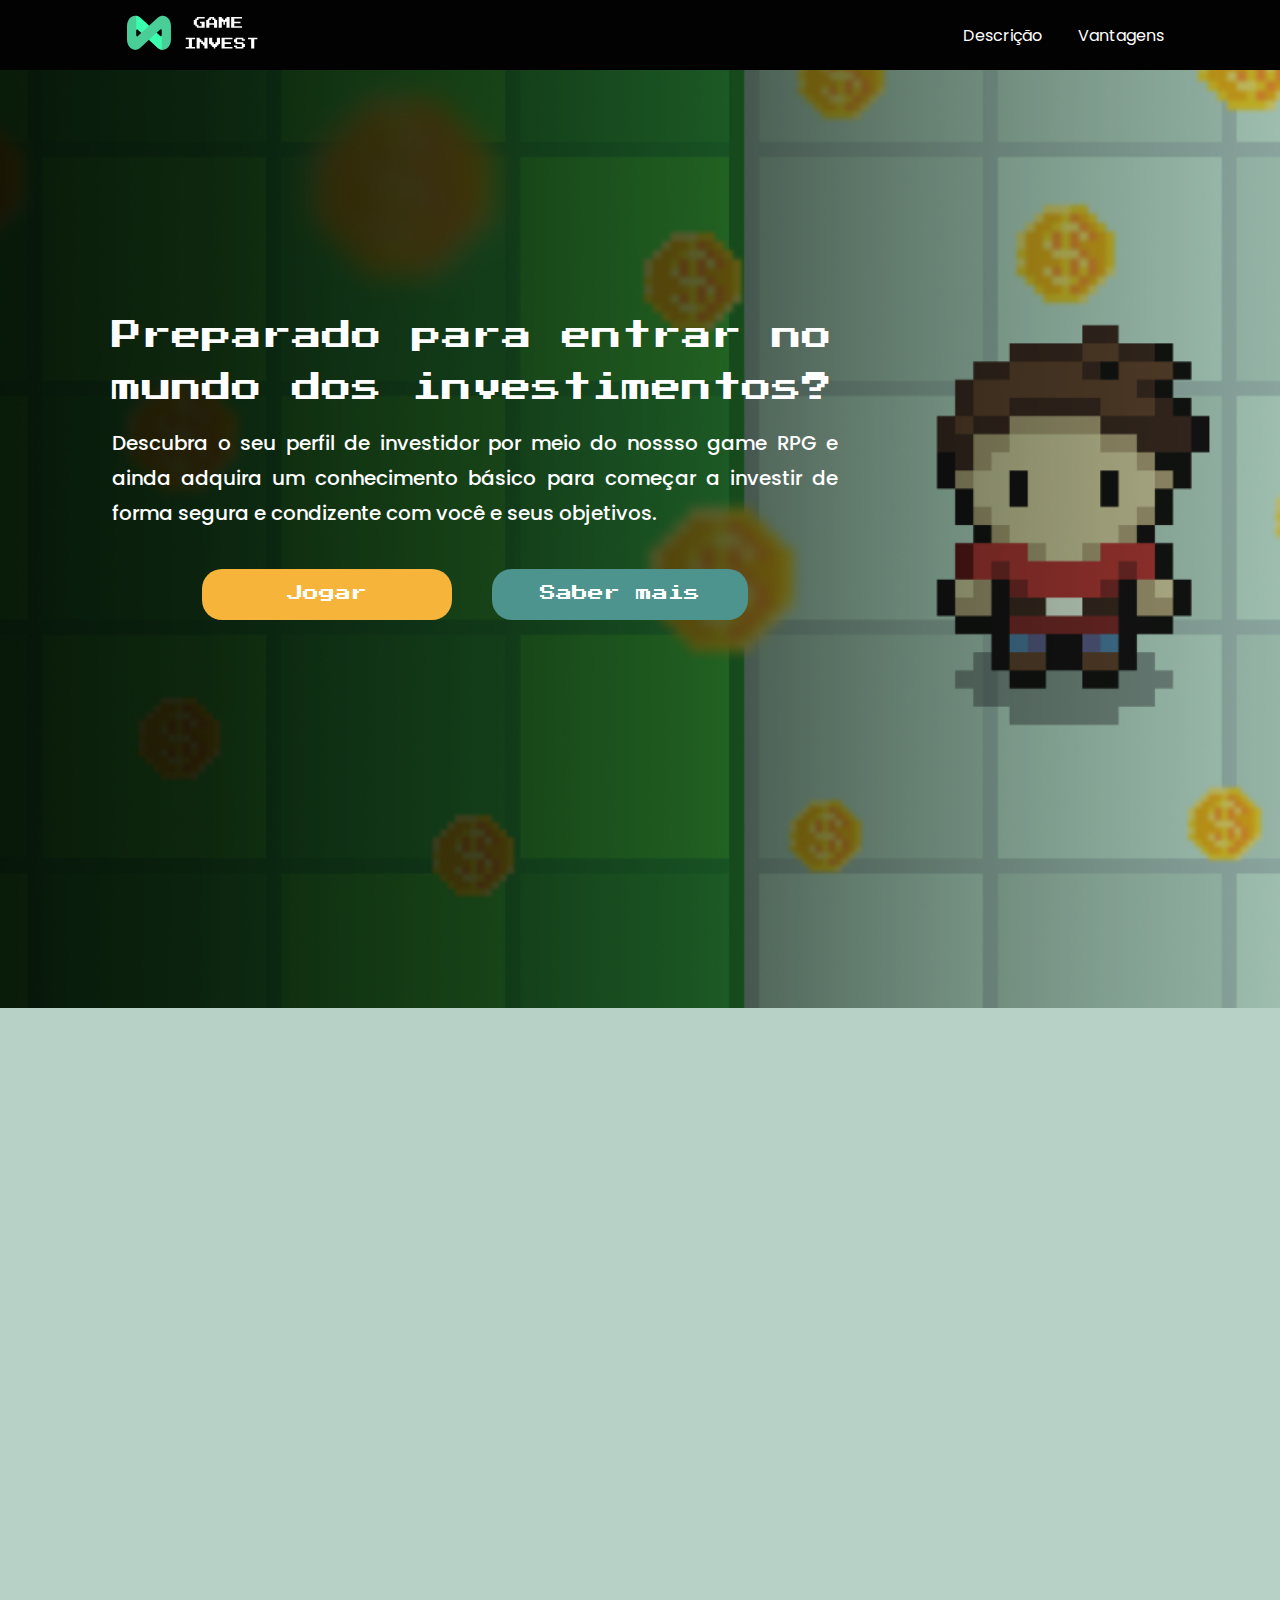
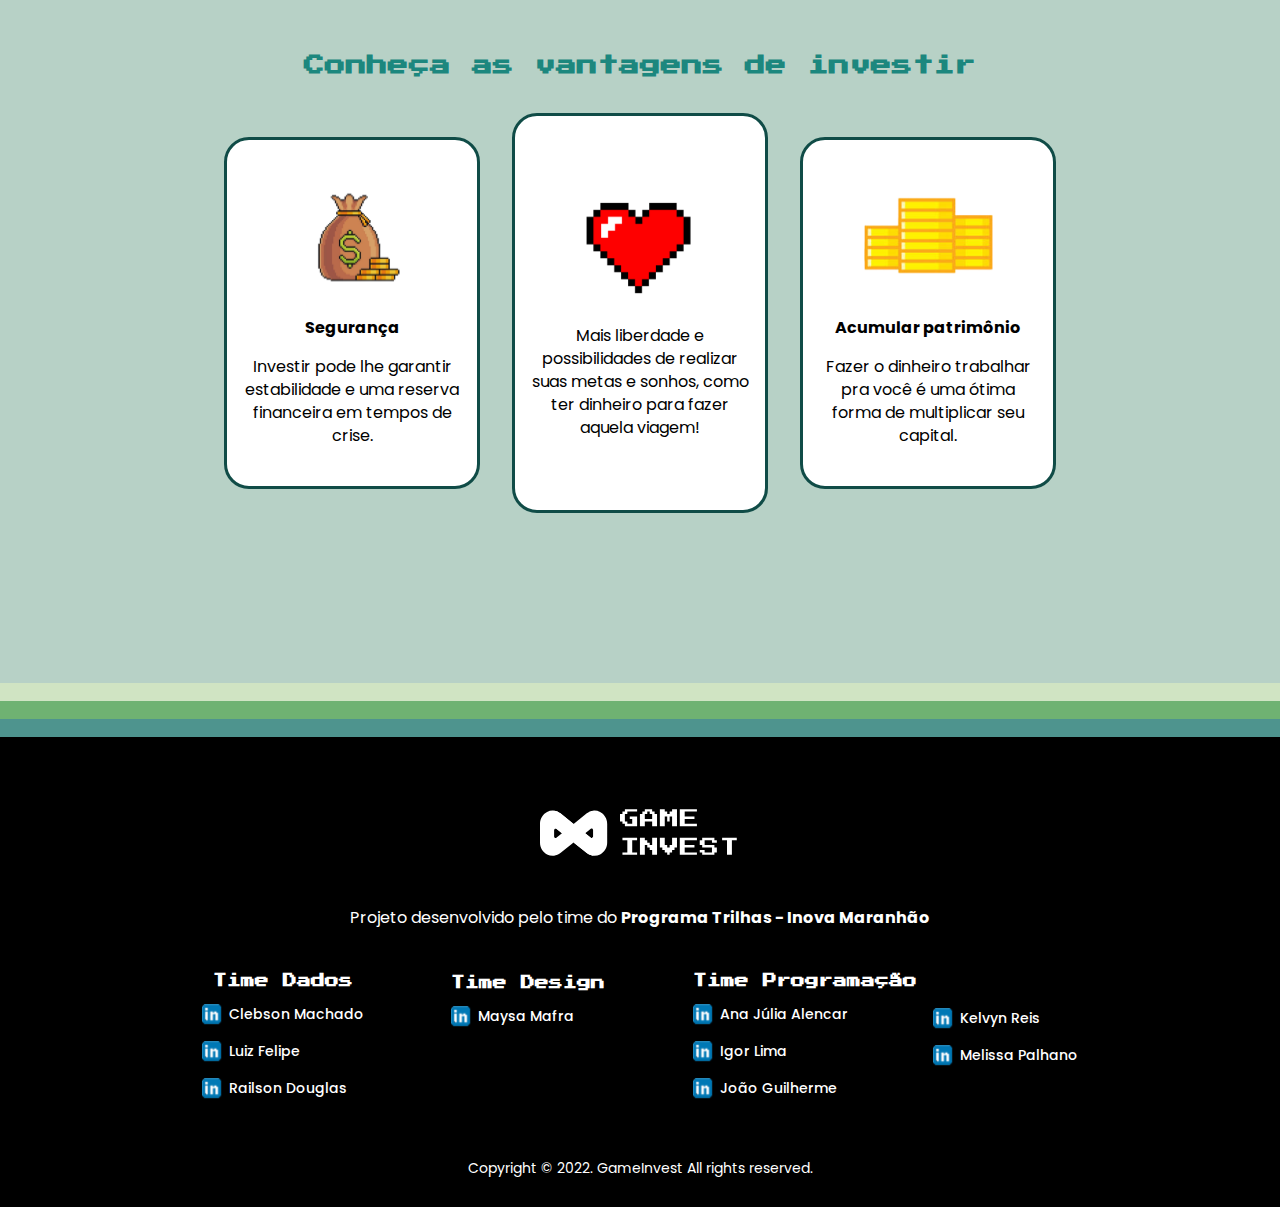
==== commit d8838d79: "Responsividade em vantagens de investir" ====
--- a/index.html
+++ b/index.html
@@ -77,29 +77,31 @@
   <!-- Explicação Do RPG -->
 
   <!-- Vantagens de Investir -->
-  <section id='Vantagens' alt='Seção Vantagens'>
-    <h2 data-anime="left">Conheça as vantagens de investir</h2>
-    
-    <div class='descricao'>
-      <div class='flex-vantagens'>
-        <div class='item-vantagens' data-anime="left">
-          <img src='assets/index/img/vantagens-de-investir/bag.svg' alt=''>
-          <p><strong>Segurança</strong> <br /></p>
-          <p> Investir garante estabilidade e uma reserva financeira em tempos de crise. </p>
+  <section id = 'Vantagens' alt= 'Seção Vantagens'>
+    <h2>Conheça as vantagens de investir</h2>
+    <div class = 'container descricao'>
+        <div class = 'flex-vantagens'>
+            <div class = 'item-vantagens'>
+                <img src = 'assets/saiba-mais/img/vantagens-de-investir/bag.svg' alt = ''>
+                <p><strong> Segurança </strong> <br/></p>
+                <p>
+                  Investir pode lhe garantir estabilidade e uma reserva financeira  em tempos de crise.
+                </p>
+            </div>
+            <div class = 'item-vantagens'>
+              <img src = 'assets/saiba-mais/img/vantagens-de-investir/heart.svg'>
+              <p>
+                Mais liberdade e possibilidades de realizar suas metas e sonhos, como ter dinheiro para fazer aquela viagem!
+              </p>
+            </div>
+            <div class = 'item-vantagens'>
+                <img src = 'assets/saiba-mais/img/vantagens-de-investir/moedas.svg'>
+              <p><strong> Acumular patrimônio </strong></p>
+                <p>
+                  Fazer o dinheiro trabalhar pra você é uma ótima forma de multiplicar seu capital.
+                </p>
+            </div>
         </div>
-        <div class='item-vantagens' data-anime="fade">
-          <img src='assets/index/img/vantagens-de-investir/heart.svg'>
-          <p>
-            <!-- <strong> Qualidade de vida </strong> <br /> -->
-            Mais liberdade e possibilidades de realizar suas metas e sonhos, como ter dinheiro para fazer aquela viagem!
-          </p>
-        </div>
-        <div class='item-vantagens' data-anime="right">
-          <img src='assets/index/img/vantagens-de-investir/moedas.svg'>
-          <p><strong> Acumular Patrimônio </strong>
-          <p> Fazer o dinheiro trabalhar pra você é uma ótima forma de multiplicar seu capital. </p>
-        </div>
-      </div>
     </div>
   </section>
   <!-- Vantagens de Investir -->
